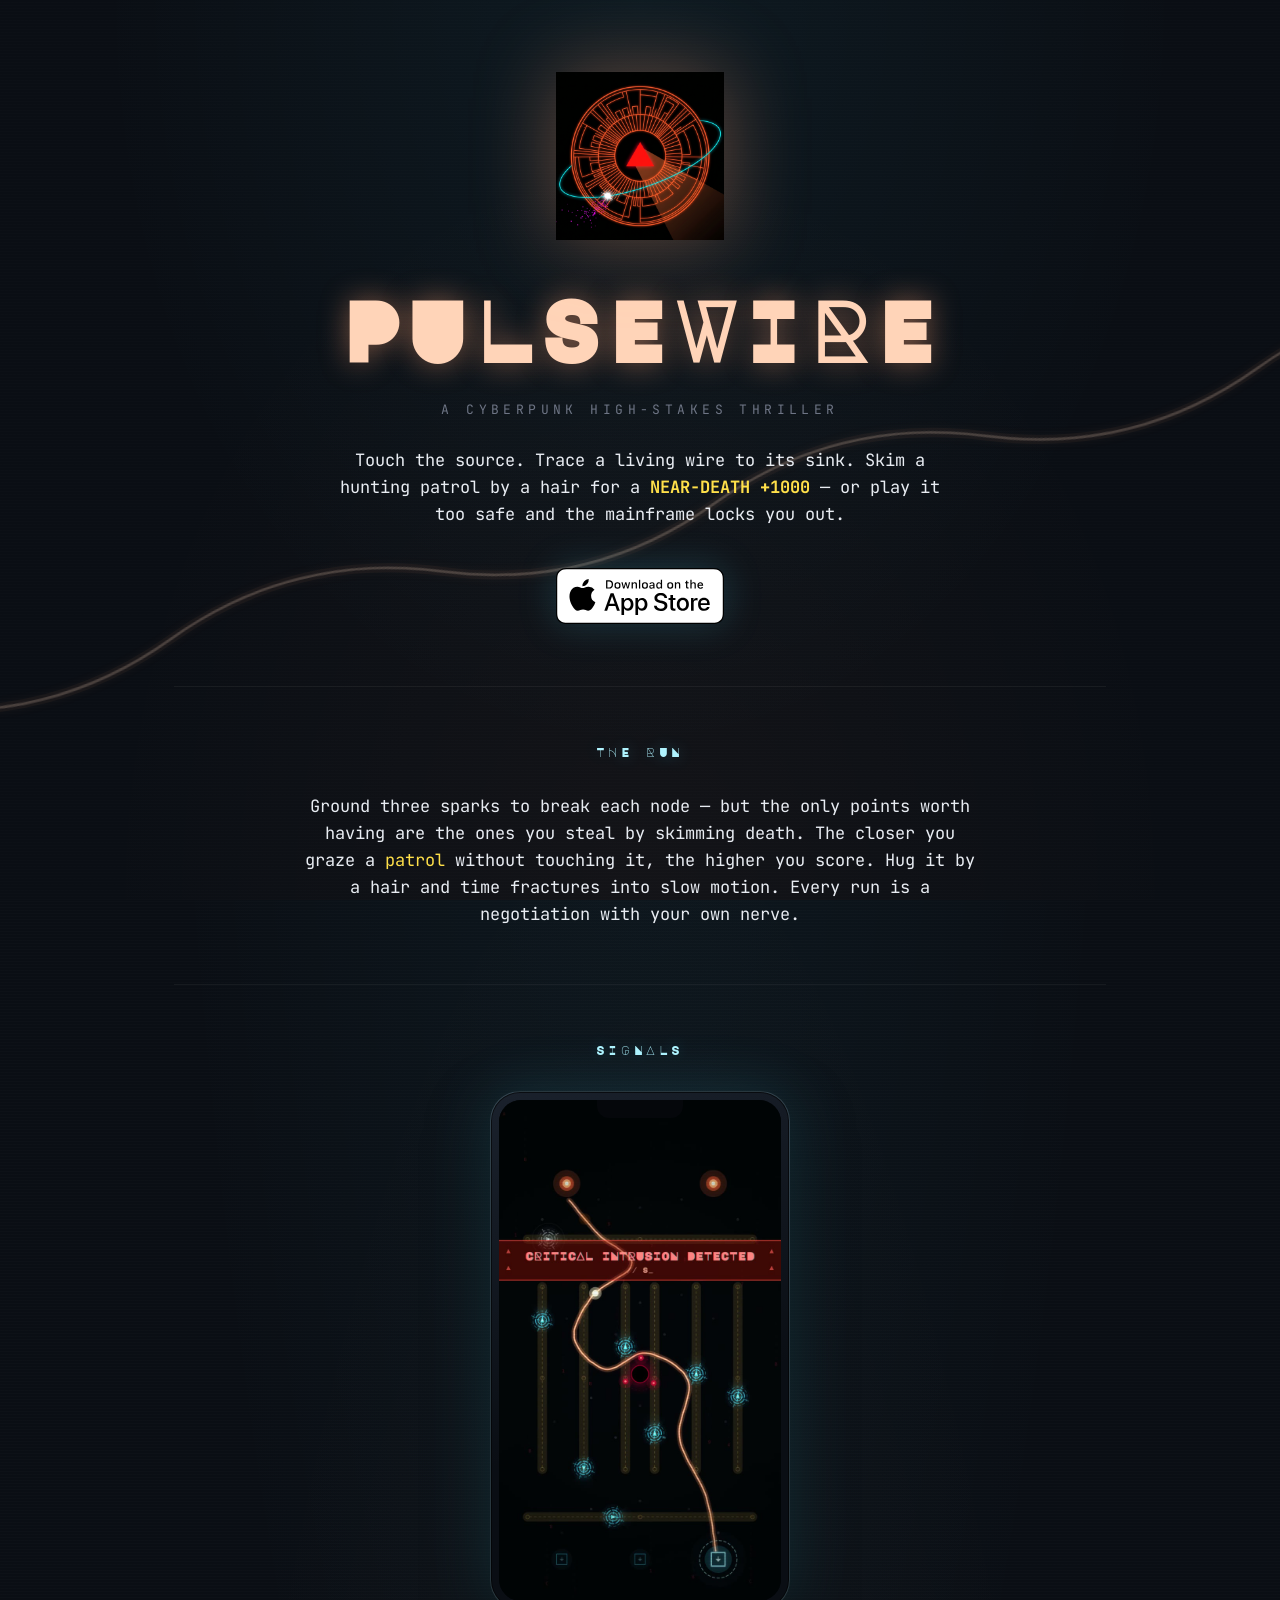
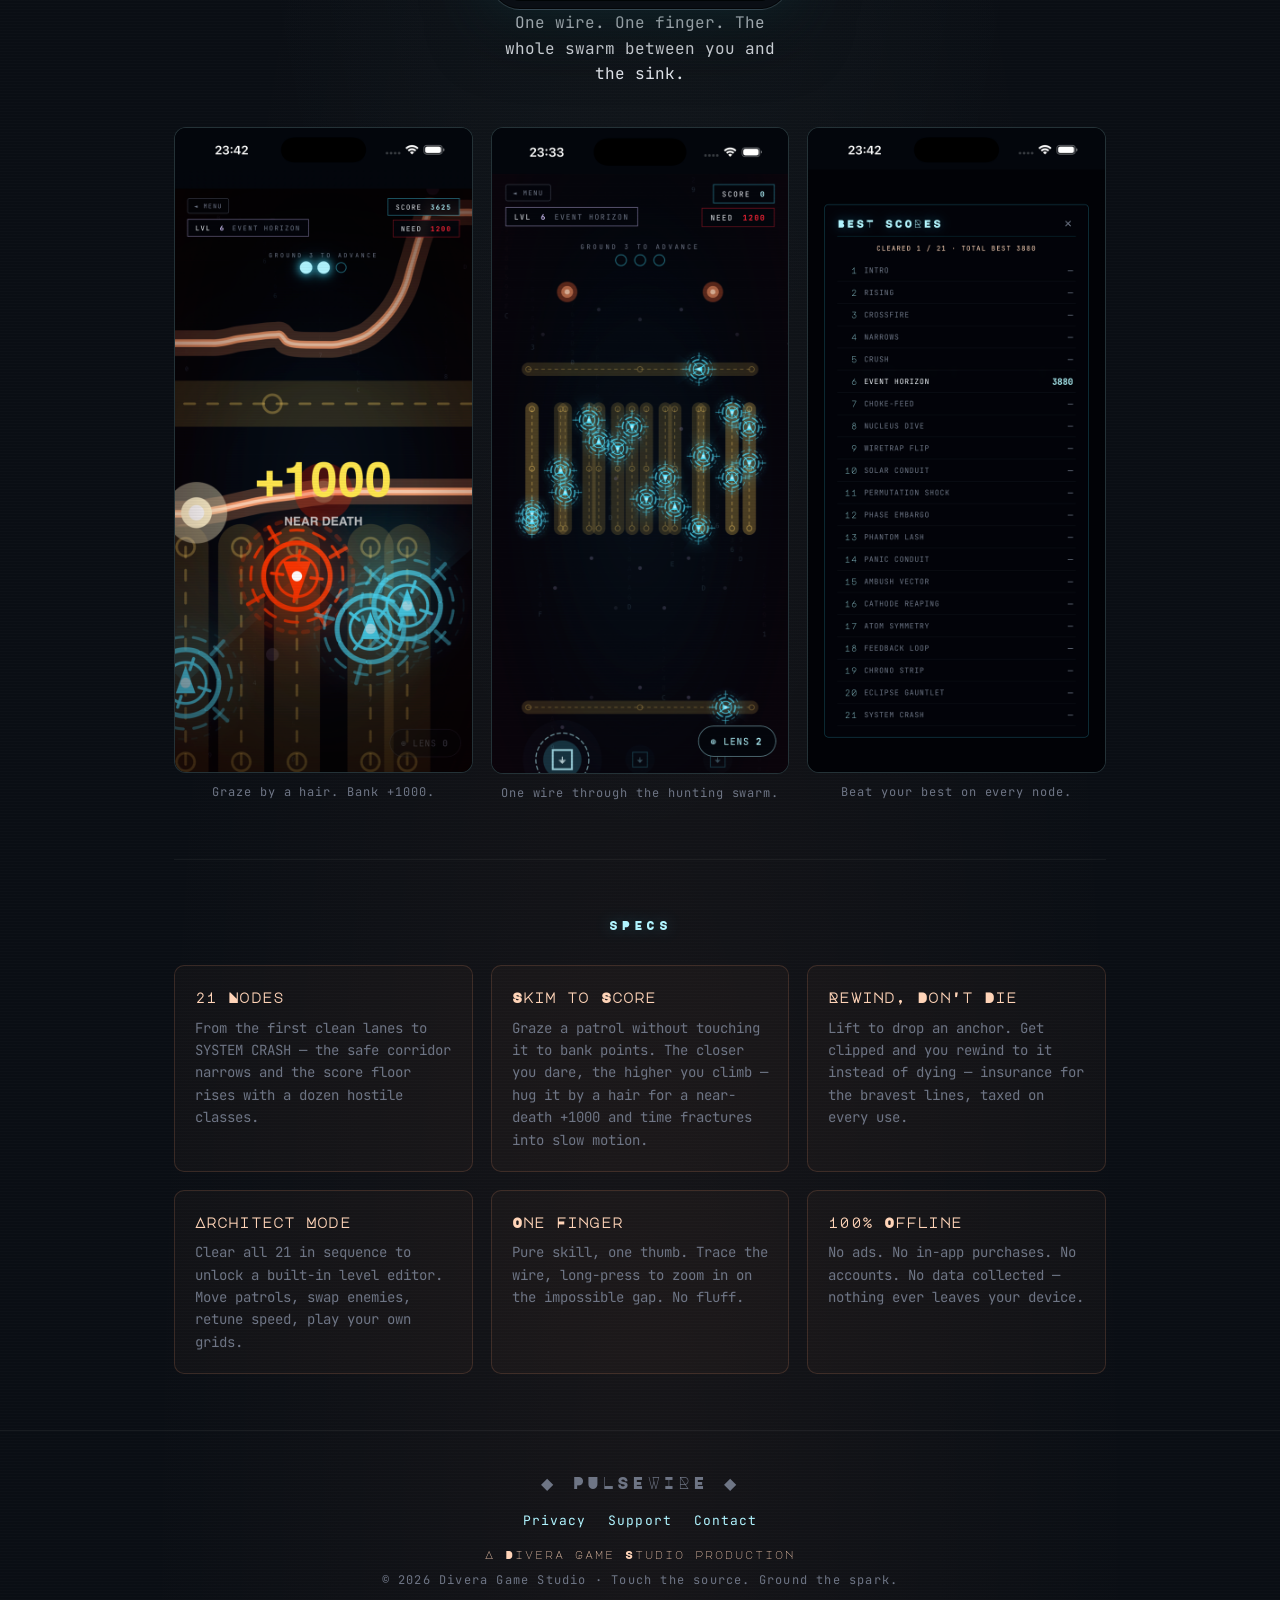
==== index.html @ 1156f505 "Fix VideoObject uploadDate to ISO 8601 datetime with timezone Resolves the two non-critical Rich Res" ====
<!doctype html>
<html lang="en">
<head>
  <meta charset="utf-8">
  <meta name="viewport" content="width=device-width, initial-scale=1">
  <meta name="google-site-verification" content="UyFMxPL1gLz0WsHIMl_fX3NBAK6l9wl3UXM0NHAv67U">
  <title>PULSEWIRE — A Cyberpunk One-Finger Wire-Tracing Thriller</title>
  <meta name="description" content="PULSEWIRE is a minimalist neon-noir thriller for iOS. Trace one living wire through a hunting swarm, skim death by a hair for a NEAR-DEATH +1000, and break 21 nodes. One finger, 100% offline, no ads, no data collected.">
  <meta name="author" content="Divera Game Studio">
  <meta name="theme-color" content="#0a0e14">
  <link rel="canonical" href="https://www.pulsewire-game.com/">

  <!-- Open Graph / social preview -->
  <meta property="og:site_name" content="PULSEWIRE">
  <meta property="og:title" content="PULSEWIRE — A Cyberpunk Wire-Tracing Thriller">
  <meta property="og:description" content="Skim death for points. Thread one wire through the hunting swarm. A one-finger neon-noir thriller — 21 nodes, 100% offline.">
  <meta property="og:type" content="website">
  <meta property="og:url" content="https://www.pulsewire-game.com/">
  <meta property="og:image" content="https://www.pulsewire-game.com/assets/pulsewire-poster.jpg">
  <meta property="og:image:alt" content="A glowing orange wire threading a field of hunting cyan patrols">
  <meta property="og:video" content="https://www.pulsewire-game.com/assets/pulsewire-preview.mp4">
  <meta property="og:video:type" content="video/mp4">

  <!-- Twitter / X card -->
  <meta name="twitter:card" content="summary_large_image">
  <meta name="twitter:title" content="PULSEWIRE — A Cyberpunk Wire-Tracing Thriller">
  <meta name="twitter:description" content="Skim death for points. Thread one wire through the hunting swarm. One finger, 21 nodes, 100% offline.">
  <meta name="twitter:image" content="https://www.pulsewire-game.com/assets/pulsewire-poster.jpg">

  <link rel="icon" href="assets/favicon.png" type="image/png">

  <!-- Structured data for Google & AI search engines -->
  <script type="application/ld+json">
  {
    "@context": "https://schema.org",
    "@graph": [
      {
        "@type": "VideoGame",
        "name": "PULSEWIRE",
        "url": "https://www.pulsewire-game.com/",
        "image": "https://www.pulsewire-game.com/assets/pulsewire-poster.jpg",
        "description": "A minimalist neon-noir wire-tracing thriller. Trace one living wire through a hunting swarm, skim death by a hair to score, and break 21 nodes. One finger, 100% offline, no ads, no data collected.",
        "genre": ["Arcade", "Action", "Indie"],
        "gamePlatform": "iOS",
        "operatingSystem": "iOS 17.0 or later",
        "applicationCategory": "GameApplication",
        "playMode": "SinglePlayer",
        "inLanguage": "en",
        "author": { "@type": "Organization", "name": "Divera Game Studio", "url": "https://www.pulsewire-game.com/" },
        "publisher": { "@type": "Organization", "name": "Divera Game Studio" },
        "installUrl": "https://apps.apple.com/us/app/pulsewire/id6778034497",
        "downloadUrl": "https://apps.apple.com/us/app/pulsewire/id6778034497",
        "offers": { "@type": "Offer", "price": "0", "priceCurrency": "USD", "availability": "https://schema.org/InStock", "url": "https://apps.apple.com/us/app/pulsewire/id6778034497" },
        "video": {
          "@type": "VideoObject",
          "name": "PULSEWIRE — gameplay preview",
          "description": "A live run threading a single wire through a swarm of hunting patrols toward the sink.",
          "thumbnailUrl": "https://www.pulsewire-game.com/assets/pulsewire-poster.jpg",
          "contentUrl": "https://www.pulsewire-game.com/assets/pulsewire-preview.mp4",
          "uploadDate": "2026-06-25T12:00:00+00:00"
        }
      },
      {
        "@type": "Organization",
        "name": "Divera Game Studio",
        "url": "https://www.pulsewire-game.com/",
        "email": "divera@divera.ai",
        "logo": "https://www.pulsewire-game.com/assets/pulsewire-mark.png"
      }
    ]
  }
  </script>
  <link rel="preconnect" href="https://fonts.googleapis.com">
  <link rel="preconnect" href="https://fonts.gstatic.com" crossorigin>
  <link href="https://fonts.googleapis.com/css2?family=JetBrains+Mono:wght@400;700&family=Major+Mono+Display&display=swap" rel="stylesheet">
  <link rel="stylesheet" href="styles.css">
</head>
<body>

  <!-- ── Video background: system crash run ── -->
  <div class="video-bg" aria-hidden="true">
    <video autoplay loop muted playsinline>
      <source src="assets/pulsewire-systemcrash.mp4" type="video/mp4">
    </video>
    <div class="video-bg-overlay"></div>
  </div>

  <!-- ── Ambient background: a slow neon "pulsewire" drifting diagonally ── -->
  <div class="bg-wire" aria-hidden="true">
    <svg width="100%" height="100%" viewBox="0 0 1600 900" preserveAspectRatio="xMidYMid slice" xmlns="http://www.w3.org/2000/svg">
      <g transform="rotate(-14 800 450)">
        <g>
          <animateTransform attributeName="transform" attributeType="XML" type="translate" from="0 0" to="-560 0" dur="42s" repeatCount="indefinite"/>
          <path class="wire-glow" d="M -800 520 q 140 -55 280 0 t 280 0 t 280 0 t 280 0 t 280 0 t 280 0 t 280 0 t 280 0 t 280 0 t 280 0 t 280 0 t 280 0 t 280 0"/>
          <path class="wire-core" d="M -800 520 q 140 -55 280 0 t 280 0 t 280 0 t 280 0 t 280 0 t 280 0 t 280 0 t 280 0 t 280 0 t 280 0 t 280 0 t 280 0 t 280 0"/>
        </g>
      </g>
    </svg>
  </div>

  <!-- ── HERO ── -->
  <header class="hero">
    <img class="hero-mark" src="assets/pulsewire-mark.png" alt="PULSEWIRE mark — a spark threading a neon iris">
    <h1 class="hero-title">PULSEWIRE</h1>
    <p class="hero-tag">A Cyberpunk High-Stakes Thriller</p>
    <p class="hero-hook">Touch the source. Trace a living wire to its sink. Skim a hunting patrol by a hair for a <b>NEAR-DEATH +1000</b> — or play it too safe and the mainframe locks you out.</p>

    <div class="cta">
      <a class="appstore-badge" href="https://apps.apple.com/us/app/pulsewire/id6778034497"
         target="_blank" rel="noopener">
        <img src="assets/app-store-badge.svg" alt="Download PULSEWIRE on the App Store" width="167" height="56">
      </a>
    </div>
  </header>

  <main class="wrap">

    <!-- ── PITCH ── -->
    <section id="about">
      <div class="section-label">The Run</div>
      <p class="pitch">
        Ground three sparks to break each node — but the only points worth having are the ones
        you steal by skimming death. The closer you graze a <span class="dgr">patrol</span> without
        touching it, the higher you score. Hug it by a hair and time fractures into slow motion.
        Every run is a negotiation with your own nerve.
      </p>
    </section>

    <!-- ── SCREENSHOTS ── -->
    <section id="screens">
      <div class="section-label">Signals</div>
      <figure class="preview-phone">
        <div class="phone-frame">
          <video class="preview-video" autoplay loop muted playsinline preload="metadata"
                 poster="assets/pulsewire-poster.jpg"
                 aria-label="PULSEWIRE gameplay preview — one wire threading a swarm of hunting patrols">
            <source src="assets/pulsewire-preview.mp4" type="video/mp4">
            <img src="assets/pulsewire-poster.jpg" alt="A glowing wire threading a field of hunting patrols">
          </video>
        </div>
        <figcaption class="cap">One wire. One finger. The whole swarm between you and the sink.</figcaption>
      </figure>
      <div class="shots">
        <figure class="shot"><img src="screenshots/near_death.png" alt="A near-death graze scoring +1000" loading="lazy"><figcaption class="cap">Graze by a hair. Bank +1000.</figcaption></figure>
        <figure class="shot"><img src="screenshots/event_horizon.png" alt="A dense field of hunting patrols" loading="lazy"><figcaption class="cap">One wire through the hunting swarm.</figcaption></figure>
        <figure class="shot"><img src="screenshots/best_scores.png" alt="Per-level best scores list" loading="lazy"><figcaption class="cap">Beat your best on every node.</figcaption></figure>
      </div>
    </section>

    <!-- ── FEATURES ── -->
    <section id="features">
      <div class="section-label">Specs</div>
      <div class="features">
        <div class="feature"><h3>21 Nodes</h3><p>From the first clean lanes to SYSTEM CRASH — the safe corridor narrows and the score floor rises with a dozen hostile classes.</p></div>
        <div class="feature"><h3>Skim to Score</h3><p>Graze a patrol without touching it to bank points. The closer you dare, the higher you climb — hug it by a hair for a near-death +1000 and time fractures into slow motion.</p></div>
        <div class="feature"><h3>Rewind, Don't Die</h3><p>Lift to drop an anchor. Get clipped and you rewind to it instead of dying — insurance for the bravest lines, taxed on every use.</p></div>
        <div class="feature"><h3>Architect Mode</h3><p>Clear all 21 in sequence to unlock a built-in level editor. Move patrols, swap enemies, retune speed, play your own grids.</p></div>
        <div class="feature"><h3>One Finger</h3><p>Pure skill, one thumb. Trace the wire, long-press to zoom in on the impossible gap. No fluff.</p></div>
        <div class="feature"><h3>100% Offline</h3><p>No ads. No in-app purchases. No accounts. No data collected — nothing ever leaves your device.</p></div>
      </div>
    </section>

  </main>

  <!-- ── FOOTER ── -->
  <footer>
    <div class="mark">&#9670; PULSEWIRE &#9670;</div>
    <nav>
      <a href="privacy.html">Privacy</a>
      <a href="support.html">Support</a>
      <a href="mailto:divera@divera.ai">Contact</a>
    </nav>
    <div class="studio">A Divera Game Studio production</div>
    <div class="copy">&copy; 2026 Divera Game Studio &middot; Touch the source. Ground the spark.</div>
  </footer>

</body>
</html>
---- styles.css ----
/* PULSEWIRE — marketing site. Brand-matched to the game (orange/cyan/black, CRT). */
:root {
  --bg-deep: #0a0e14;
  --bg-mid: #11171f;
  --conduit: #ffa070;
  --conduit-bright: #ffd4b8;
  --source-bright: #ffa070;
  --sink: #4ee0ff;
  --sink-bright: #b0f4ff;
  --flare: #ffe04a;
  --danger: #ff2a3a;
  --text-dim: #6e7585;
  --text-bright: #e8ecf2;
}

* { box-sizing: border-box; margin: 0; padding: 0; }

html { scroll-behavior: smooth; }

body {
  background: var(--bg-deep);
  color: var(--text-bright);
  font-family: 'JetBrains Mono', ui-monospace, monospace;
  line-height: 1.6;
  -webkit-font-smoothing: antialiased;
  overflow-x: hidden;
  /* faint CRT scanlines + radial glow */
  background-image:
    radial-gradient(ellipse at 50% 0%, rgba(78,224,255,0.06) 0%, transparent 55%),
    radial-gradient(ellipse at 50% 100%, rgba(255,160,112,0.05) 0%, transparent 55%),
    repeating-linear-gradient(0deg, rgba(255,255,255,0.012) 0 1px, transparent 1px 3px);
}

a { color: var(--sink-bright); text-decoration: none; }
a:hover { text-decoration: underline; }

/* Video background: full screen, subtle layout overlay, retro grid CRT styling */
.video-bg {
  position: fixed;
  inset: 0;
  z-index: -2;
  pointer-events: none;
  overflow: hidden;
  background: var(--bg-deep);
}
.video-bg video {
  width: 100%;
  height: 100%;
  object-fit: cover;
  opacity: 0.12; /* kept dim to keep text readable */
  filter: saturate(0.7) brightness(0.5) contrast(1.1);
  transition: opacity 500ms ease;
}
.video-bg-overlay {
  position: absolute;
  inset: 0;
  /* layers glow gradients + repeating lines on top of the video stream */
  background-image:
    radial-gradient(ellipse at 50% 0%, rgba(78,224,255,0.06) 0%, transparent 60%),
    radial-gradient(ellipse at 50% 100%, rgba(255,160,112,0.04) 0%, transparent 60%),
    repeating-linear-gradient(0deg, rgba(255,255,255,0.008) 0 1px, transparent 1px 3px);
}

/* Ambient background wire — subtle, behind all content */
.bg-wire { position: fixed; inset: 0; z-index: -1; pointer-events: none; overflow: hidden; opacity: 0.35; }
.bg-wire .wire-glow { fill: none; stroke: var(--conduit); stroke-width: 9; opacity: 0.12; }
.bg-wire .wire-core { fill: none; stroke: var(--conduit-bright); stroke-width: 2.5; opacity: 0.7; filter: drop-shadow(0 0 6px rgba(255,160,112,0.7)); }

@media (prefers-reduced-motion: reduce) {
  .bg-wire { display: none; }
  .video-bg { display: none; }
}

.wrap { max-width: 980px; margin: 0 auto; padding: 0 24px; }

/* ── HERO ── */
.hero { text-align: center; padding: 72px 24px 56px; }
.hero-mark {
  width: 168px; height: 168px;
  filter: drop-shadow(0 0 40px rgba(255,160,112,0.35));
}
.hero-title {
  font-family: 'Major Mono Display', monospace;
  font-size: clamp(40px, 11vw, 84px);
  letter-spacing: 0.06em;
  color: var(--conduit-bright);
  text-shadow: 0 0 30px rgba(255,160,112,0.45);
  margin: 14px 0 4px;
}
.hero-tag {
  font-size: clamp(10px, 2.6vw, 13px);
  letter-spacing: 0.34em;
  text-transform: uppercase;
  color: var(--text-dim);
}
.hero-hook {
  max-width: 620px; margin: 26px auto 0;
  font-size: 17px; color: var(--text-bright);
}
.hero-hook b { color: var(--flare); font-weight: 700; }

/* Official Apple "Download on the App Store" badge */
.cta { margin-top: 34px; display: flex; gap: 14px; justify-content: center; flex-wrap: wrap; }
.appstore-badge {
  display: inline-block;
  /* Apple requires clear space around the badge of at least 1/10 its height */
  padding: 6px;
  border-radius: 9px;
  transition: transform 160ms ease, filter 160ms ease;
}
.appstore-badge img {
  display: block;
  height: 56px; width: auto;
  filter: drop-shadow(0 0 18px rgba(78,224,255,0.18));
}
.appstore-badge:hover { transform: translateY(-1px); }
.appstore-badge:hover img { filter: drop-shadow(0 0 26px rgba(78,224,255,0.3)); }

/* ── SECTIONS ── */
section { padding: 56px 0; border-top: 1px solid rgba(255,255,255,0.05); }
.section-label {
  font-family: 'Major Mono Display', monospace;
  font-size: 12px; letter-spacing: 0.3em; text-transform: uppercase;
  color: var(--sink-bright); text-align: center; margin-bottom: 30px;
  text-shadow: 0 0 16px rgba(78,224,255,0.3);
}

/* Marketing video centerpiece — gameplay preview in a phone frame */
.preview-phone { max-width: 300px; margin: 0 auto 40px; text-align: center; }
.phone-frame {
  position: relative;
  border-radius: 30px;
  padding: 8px;
  background: linear-gradient(160deg, #1a212c 0%, #0a0e14 60%);
  border: 1px solid rgba(176,244,255,0.18);
  box-shadow:
    0 0 60px rgba(78,224,255,0.16),
    0 0 0 1px rgba(0,0,0,0.6) inset,
    0 24px 60px rgba(0,0,0,0.55);
}
/* notch */
.phone-frame::before {
  content: "";
  position: absolute;
  top: 8px; left: 50%; transform: translateX(-50%);
  width: 86px; height: 18px;
  background: #05070b;
  border-radius: 0 0 12px 12px;
  z-index: 2;
}
.preview-video {
  display: block;
  width: 100%; height: auto;
  border-radius: 22px;
  background: #05070b;
}

/* Screenshots */
.shots { display: grid; grid-template-columns: repeat(auto-fit, minmax(180px, 1fr)); gap: 18px; align-items: start; }
.shot { text-align: center; }
.shot img {
  width: 100%; height: auto; display: block;
  border: 1px solid rgba(176,244,255,0.18); border-radius: 12px;
  background: #05070b;
}
.shot .cap { margin-top: 10px; font-size: 12px; color: var(--text-dim); letter-spacing: 0.08em; }

/* Features */
.features { display: grid; grid-template-columns: repeat(auto-fit, minmax(260px, 1fr)); gap: 18px; }
.feature {
  border: 1px solid rgba(255,160,112,0.16); background: rgba(255,160,112,0.03);
  border-radius: 10px; padding: 20px;
}
.feature h3 {
  font-family: 'Major Mono Display', monospace; font-size: 14px; letter-spacing: 0.08em;
  color: var(--conduit-bright); margin-bottom: 8px;
}
.feature p { font-size: 14px; color: var(--text-dim); }

/* Pitch */
.pitch { max-width: 680px; margin: 0 auto; text-align: center; font-size: 17px; color: var(--text-bright); }
.pitch .src { color: var(--source-bright); }
.pitch .snk { color: var(--sink-bright); }
.pitch .dgr { color: var(--flare); }

/* ── PROSE pages (privacy / support) ── */
.page { max-width: 720px; margin: 0 auto; padding: 64px 24px; }
.page h1 {
  font-family: 'Major Mono Display', monospace; font-size: 28px; letter-spacing: 0.05em;
  color: var(--conduit-bright); margin-bottom: 6px;
}
.page .updated { color: var(--text-dim); font-size: 12px; letter-spacing: 0.1em; text-transform: uppercase; margin-bottom: 28px; }
.page h2 { font-size: 16px; color: var(--sink-bright); margin: 28px 0 8px; letter-spacing: 0.04em; }
.page p { color: var(--text-bright); margin-bottom: 14px; }
.page a.back { display: inline-block; margin-bottom: 24px; font-size: 13px; }

/* ── FOOTER ── */
footer { border-top: 1px solid rgba(255,255,255,0.06); padding: 40px 24px; text-align: center; color: var(--text-dim); }
footer .mark { font-family: 'Major Mono Display', monospace; letter-spacing: 0.2em; color: var(--text-dim); margin-bottom: 14px; }
footer .studio { font-family: 'Major Mono Display', monospace; font-size: 11px; letter-spacing: 0.18em; color: var(--conduit-bright); margin-bottom: 8px; }
footer nav { display: flex; gap: 22px; justify-content: center; flex-wrap: wrap; margin-bottom: 14px; font-size: 13px; letter-spacing: 0.08em; }
footer .copy { font-size: 12px; letter-spacing: 0.1em; }
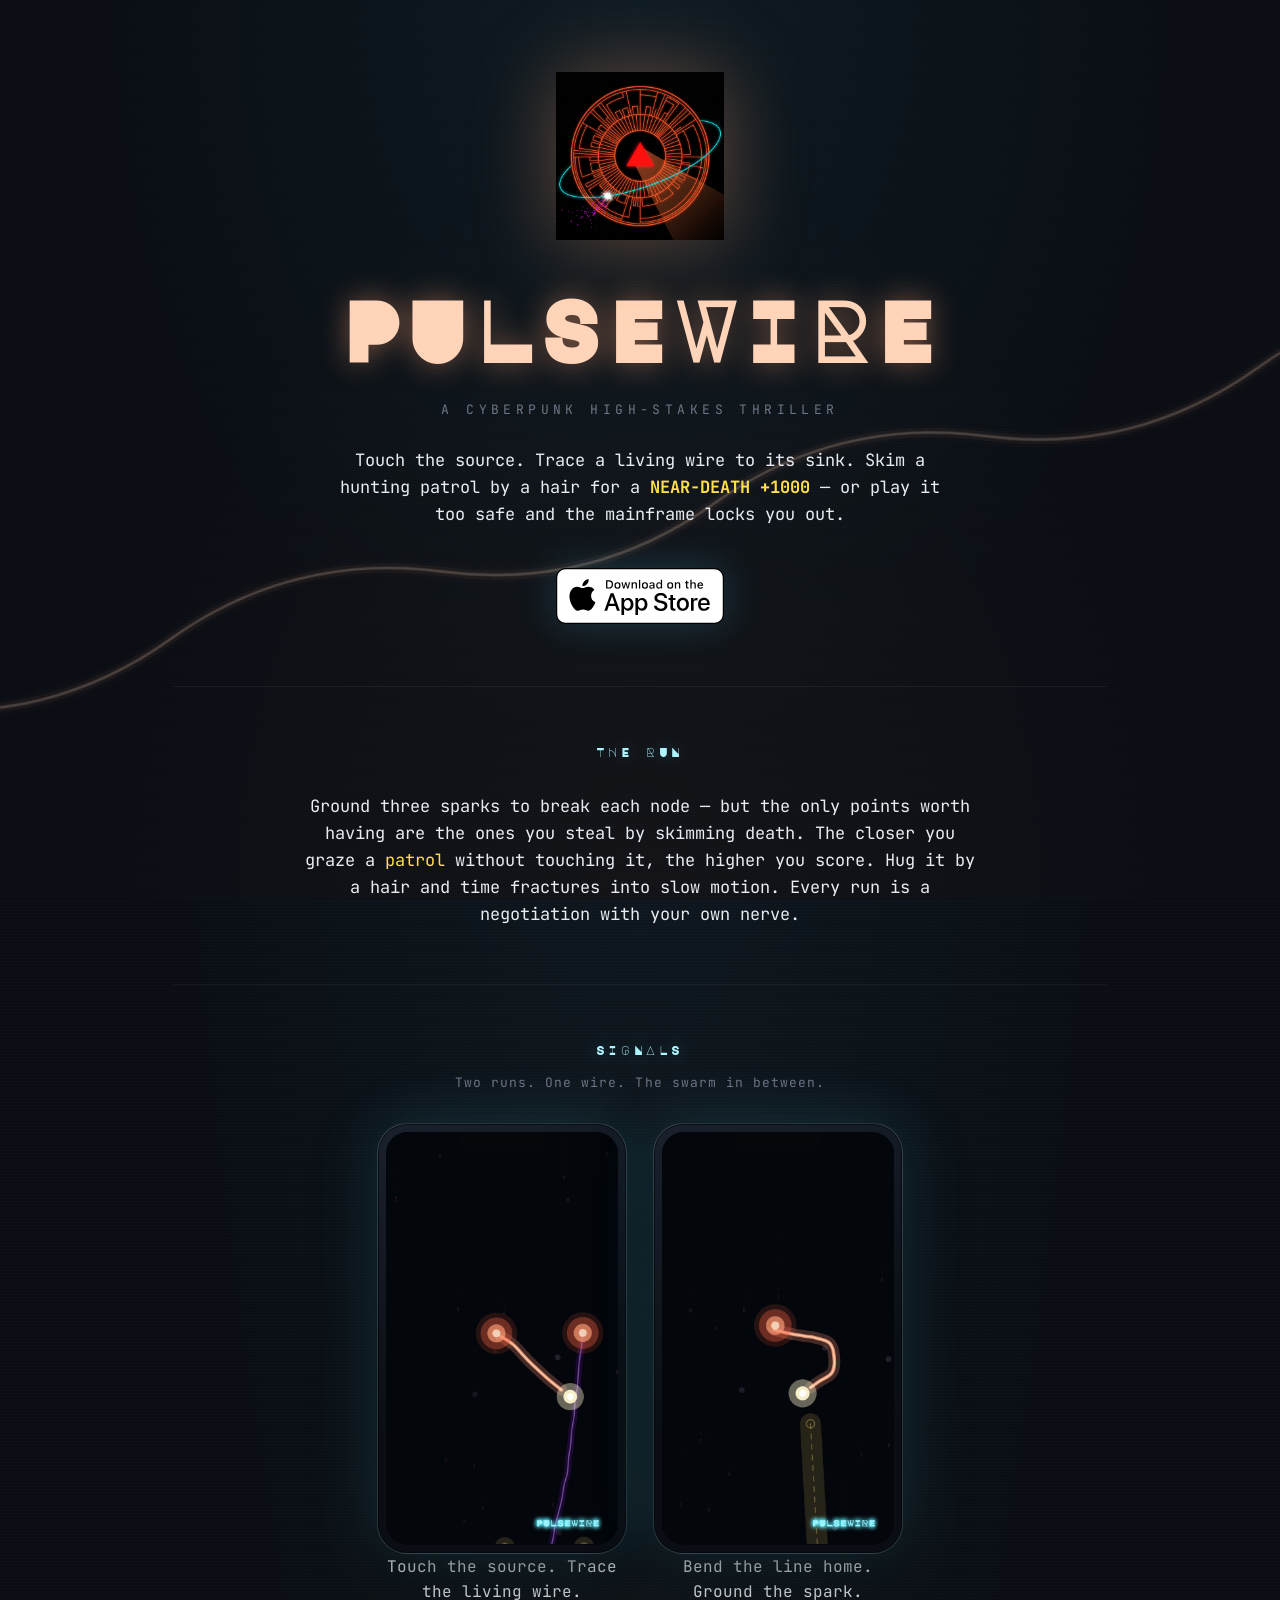
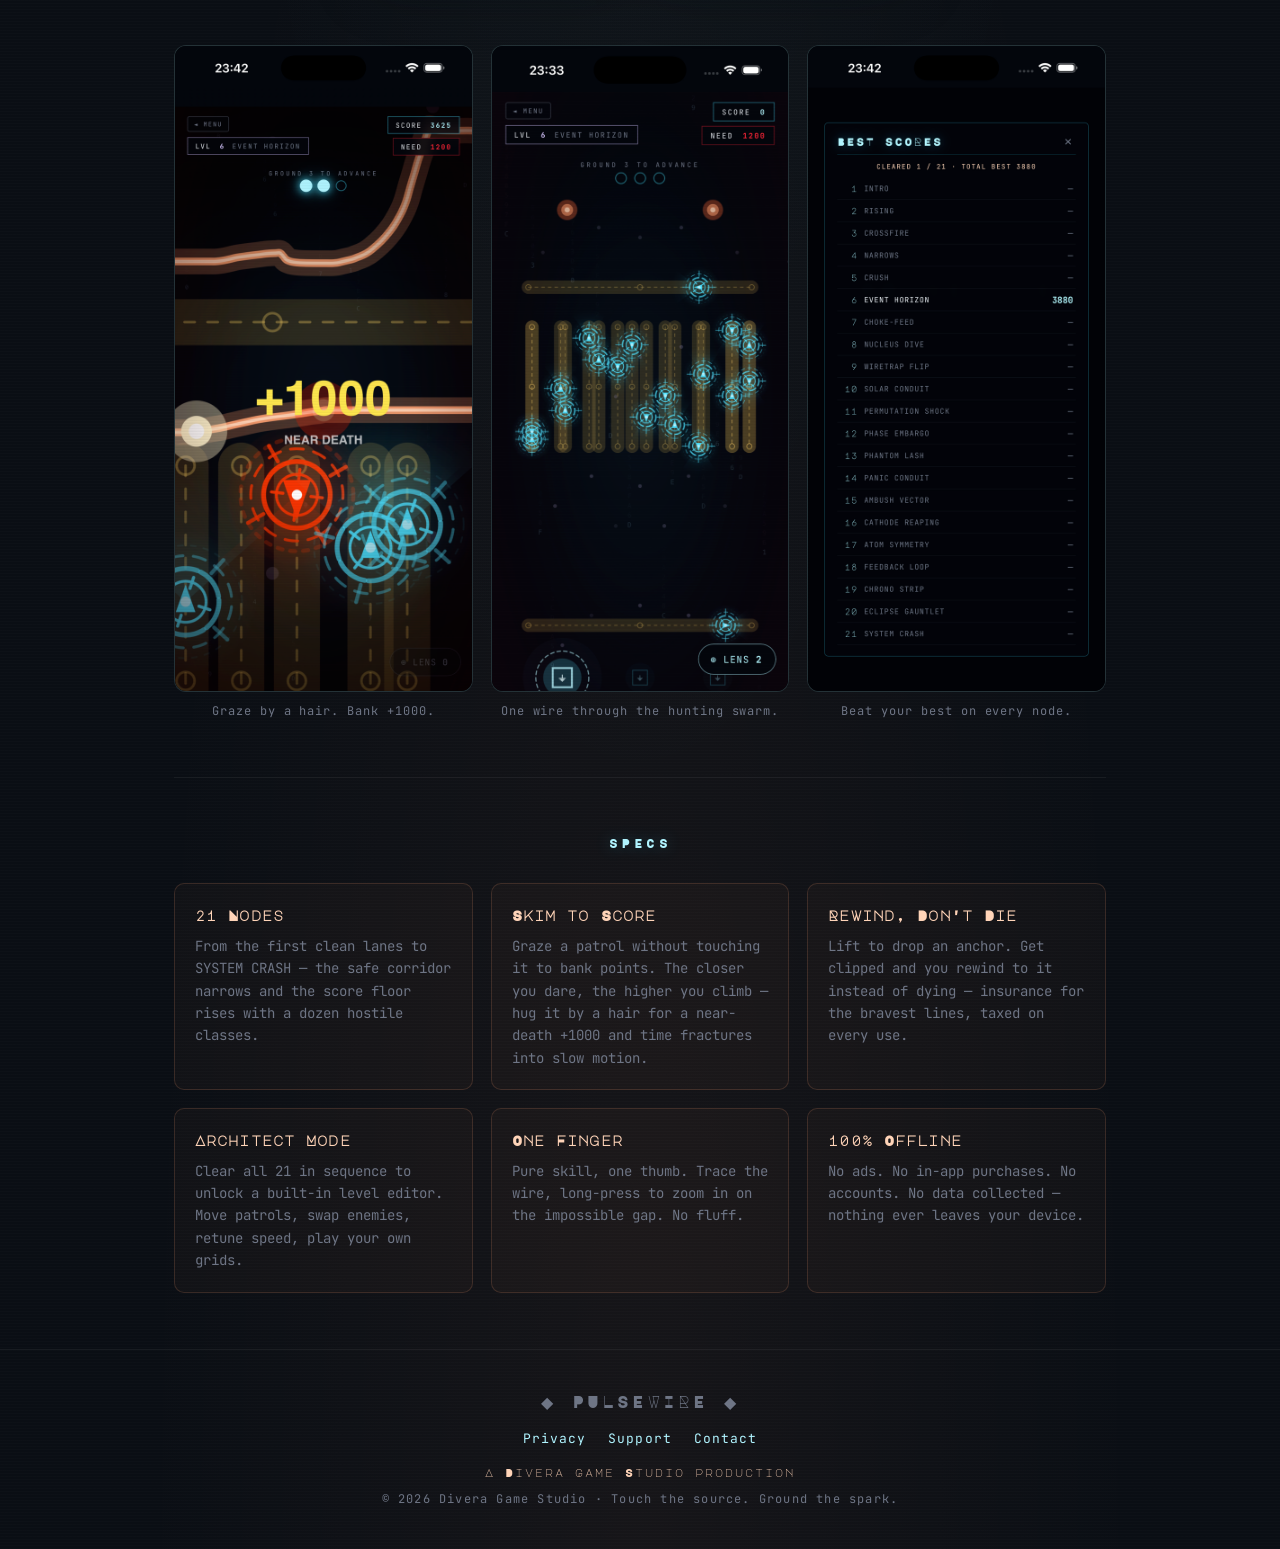
==== commit 010387ee: "Add two-phone gameplay diptych to Signals Replace the single preview clip with two vertical gameplay" ====
--- a/index.html
+++ b/index.html
@@ -18,7 +18,7 @@
   <meta property="og:url" content="https://www.pulsewire-game.com/">
   <meta property="og:image" content="https://www.pulsewire-game.com/assets/pulsewire-poster.jpg">
   <meta property="og:image:alt" content="A glowing orange wire threading a field of hunting cyan patrols">
-  <meta property="og:video" content="https://www.pulsewire-game.com/assets/pulsewire-preview.mp4">
+  <meta property="og:video" content="https://www.pulsewire-game.com/assets/pulsewire-clip-a.mp4">
   <meta property="og:video:type" content="video/mp4">
 
   <!-- Twitter / X card -->
@@ -51,14 +51,24 @@
         "installUrl": "https://apps.apple.com/us/app/pulsewire/id6778034497",
         "downloadUrl": "https://apps.apple.com/us/app/pulsewire/id6778034497",
         "offers": { "@type": "Offer", "price": "0", "priceCurrency": "USD", "availability": "https://schema.org/InStock", "url": "https://apps.apple.com/us/app/pulsewire/id6778034497" },
-        "video": {
-          "@type": "VideoObject",
-          "name": "PULSEWIRE — gameplay preview",
-          "description": "A live run threading a single wire through a swarm of hunting patrols toward the sink.",
-          "thumbnailUrl": "https://www.pulsewire-game.com/assets/pulsewire-poster.jpg",
-          "contentUrl": "https://www.pulsewire-game.com/assets/pulsewire-preview.mp4",
-          "uploadDate": "2026-06-25T12:00:00+00:00"
-        }
+        "video": [
+          {
+            "@type": "VideoObject",
+            "name": "PULSEWIRE — tracing the wire",
+            "description": "A live run threading a single wire from the source to its sink across a dark node grid.",
+            "thumbnailUrl": "https://www.pulsewire-game.com/assets/pulsewire-clip-a-poster.jpg",
+            "contentUrl": "https://www.pulsewire-game.com/assets/pulsewire-clip-a.mp4",
+            "uploadDate": "2026-07-01T12:00:00+00:00"
+          },
+          {
+            "@type": "VideoObject",
+            "name": "PULSEWIRE — grounding the spark",
+            "description": "Curving a living wire past a node to ground the spark at the sink.",
+            "thumbnailUrl": "https://www.pulsewire-game.com/assets/pulsewire-clip-b-poster.jpg",
+            "contentUrl": "https://www.pulsewire-game.com/assets/pulsewire-clip-b.mp4",
+            "uploadDate": "2026-07-01T12:00:00+00:00"
+          }
+        ]
       },
       {
         "@type": "Organization",
@@ -129,17 +139,31 @@
     <!-- ── SCREENSHOTS ── -->
     <section id="screens">
       <div class="section-label">Signals</div>
-      <figure class="preview-phone">
-        <div class="phone-frame">
-          <video class="preview-video" autoplay loop muted playsinline preload="metadata"
-                 poster="assets/pulsewire-poster.jpg"
-                 aria-label="PULSEWIRE gameplay preview — one wire threading a swarm of hunting patrols">
-            <source src="assets/pulsewire-preview.mp4" type="video/mp4">
-            <img src="assets/pulsewire-poster.jpg" alt="A glowing wire threading a field of hunting patrols">
-          </video>
-        </div>
-        <figcaption class="cap">One wire. One finger. The whole swarm between you and the sink.</figcaption>
-      </figure>
+      <p class="duo-sub">Two runs. One wire. The swarm in between.</p>
+      <div class="preview-duo">
+        <figure class="preview-phone">
+          <div class="phone-frame">
+            <video class="preview-video" data-autoplay loop muted playsinline preload="none"
+                   poster="assets/pulsewire-clip-a-poster.jpg"
+                   aria-label="PULSEWIRE gameplay — tracing a living wire from source to sink">
+              <source src="assets/pulsewire-clip-a.mp4" type="video/mp4">
+              <img src="assets/pulsewire-clip-a-poster.jpg" alt="A glowing orange wire traced between two nodes on a dark grid">
+            </video>
+          </div>
+          <figcaption class="cap">Touch the source. Trace the living wire.</figcaption>
+        </figure>
+        <figure class="preview-phone">
+          <div class="phone-frame">
+            <video class="preview-video" data-autoplay loop muted playsinline preload="none"
+                   poster="assets/pulsewire-clip-b-poster.jpg"
+                   aria-label="PULSEWIRE gameplay — curving a wire past a node to ground the spark">
+              <source src="assets/pulsewire-clip-b.mp4" type="video/mp4">
+              <img src="assets/pulsewire-clip-b-poster.jpg" alt="A glowing wire curving past an orange node toward a bright sink">
+            </video>
+          </div>
+          <figcaption class="cap">Bend the line home. Ground the spark.</figcaption>
+        </figure>
+      </div>
       <div class="shots">
         <figure class="shot"><img src="screenshots/near_death.png" alt="A near-death graze scoring +1000" loading="lazy"><figcaption class="cap">Graze by a hair. Bank +1000.</figcaption></figure>
         <figure class="shot"><img src="screenshots/event_horizon.png" alt="A dense field of hunting patrols" loading="lazy"><figcaption class="cap">One wire through the hunting swarm.</figcaption></figure>
@@ -174,5 +198,30 @@
     <div class="copy">&copy; 2026 Divera Game Studio &middot; Touch the source. Ground the spark.</div>
   </footer>
 
+  <!-- Play the preview clips only while on screen (saves data), tap to pause/play -->
+  <script>
+  (function () {
+    var vids = Array.prototype.slice.call(document.querySelectorAll('.preview-video[data-autoplay]'));
+    if (!vids.length) return;
+    vids.forEach(function (v) {
+      v.addEventListener('click', function () {
+        if (v.paused) { var p = v.play(); if (p && p.catch) p.catch(function () {}); }
+        else { v.pause(); }
+      });
+    });
+    var reduce = window.matchMedia && window.matchMedia('(prefers-reduced-motion: reduce)').matches;
+    if (reduce || !('IntersectionObserver' in window)) return;
+    var io = new IntersectionObserver(function (entries) {
+      entries.forEach(function (e) {
+        var v = e.target;
+        if (e.isIntersecting && e.intersectionRatio >= 0.5) {
+          var p = v.play(); if (p && p.catch) p.catch(function () {});
+        } else { v.pause(); }
+      });
+    }, { threshold: [0, 0.5, 1] });
+    vids.forEach(function (v) { io.observe(v); });
+  })();
+  </script>
+
 </body>
 </html>
--- a/styles.css
+++ b/styles.css
@@ -127,6 +127,12 @@
 
 /* Marketing video centerpiece — gameplay preview in a phone frame */
 .preview-phone { max-width: 300px; margin: 0 auto 40px; text-align: center; }
+
+/* Two clips side by side — collapses to a stack on narrow screens */
+.duo-sub { text-align: center; font-size: 13px; color: var(--text-dim); letter-spacing: 0.08em; margin: -18px 0 30px; }
+.preview-duo { display: flex; gap: 26px; justify-content: center; align-items: flex-start; flex-wrap: wrap; margin: 0 auto 40px; }
+.preview-duo .preview-phone { margin: 0; max-width: 250px; flex: 0 1 250px; }
+.preview-video[data-autoplay] { cursor: pointer; }
 .phone-frame {
   position: relative;
   border-radius: 30px;
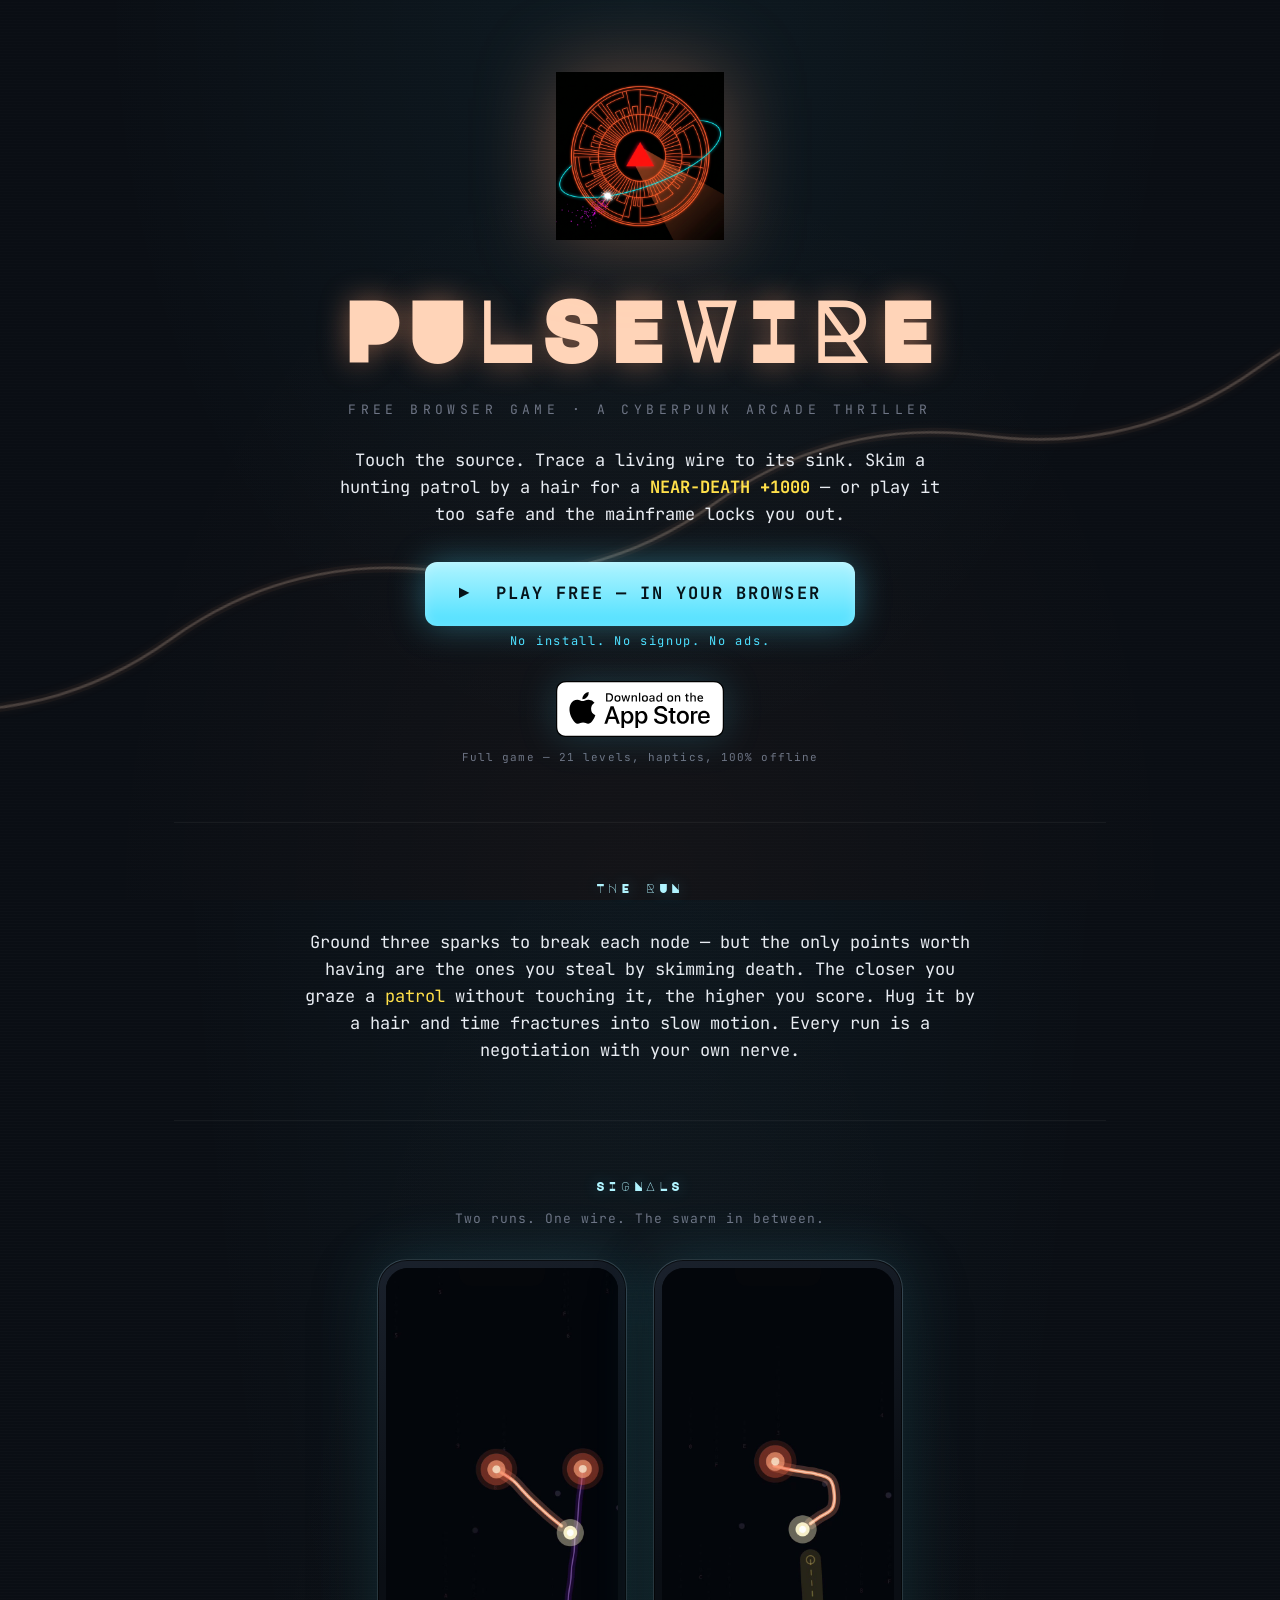
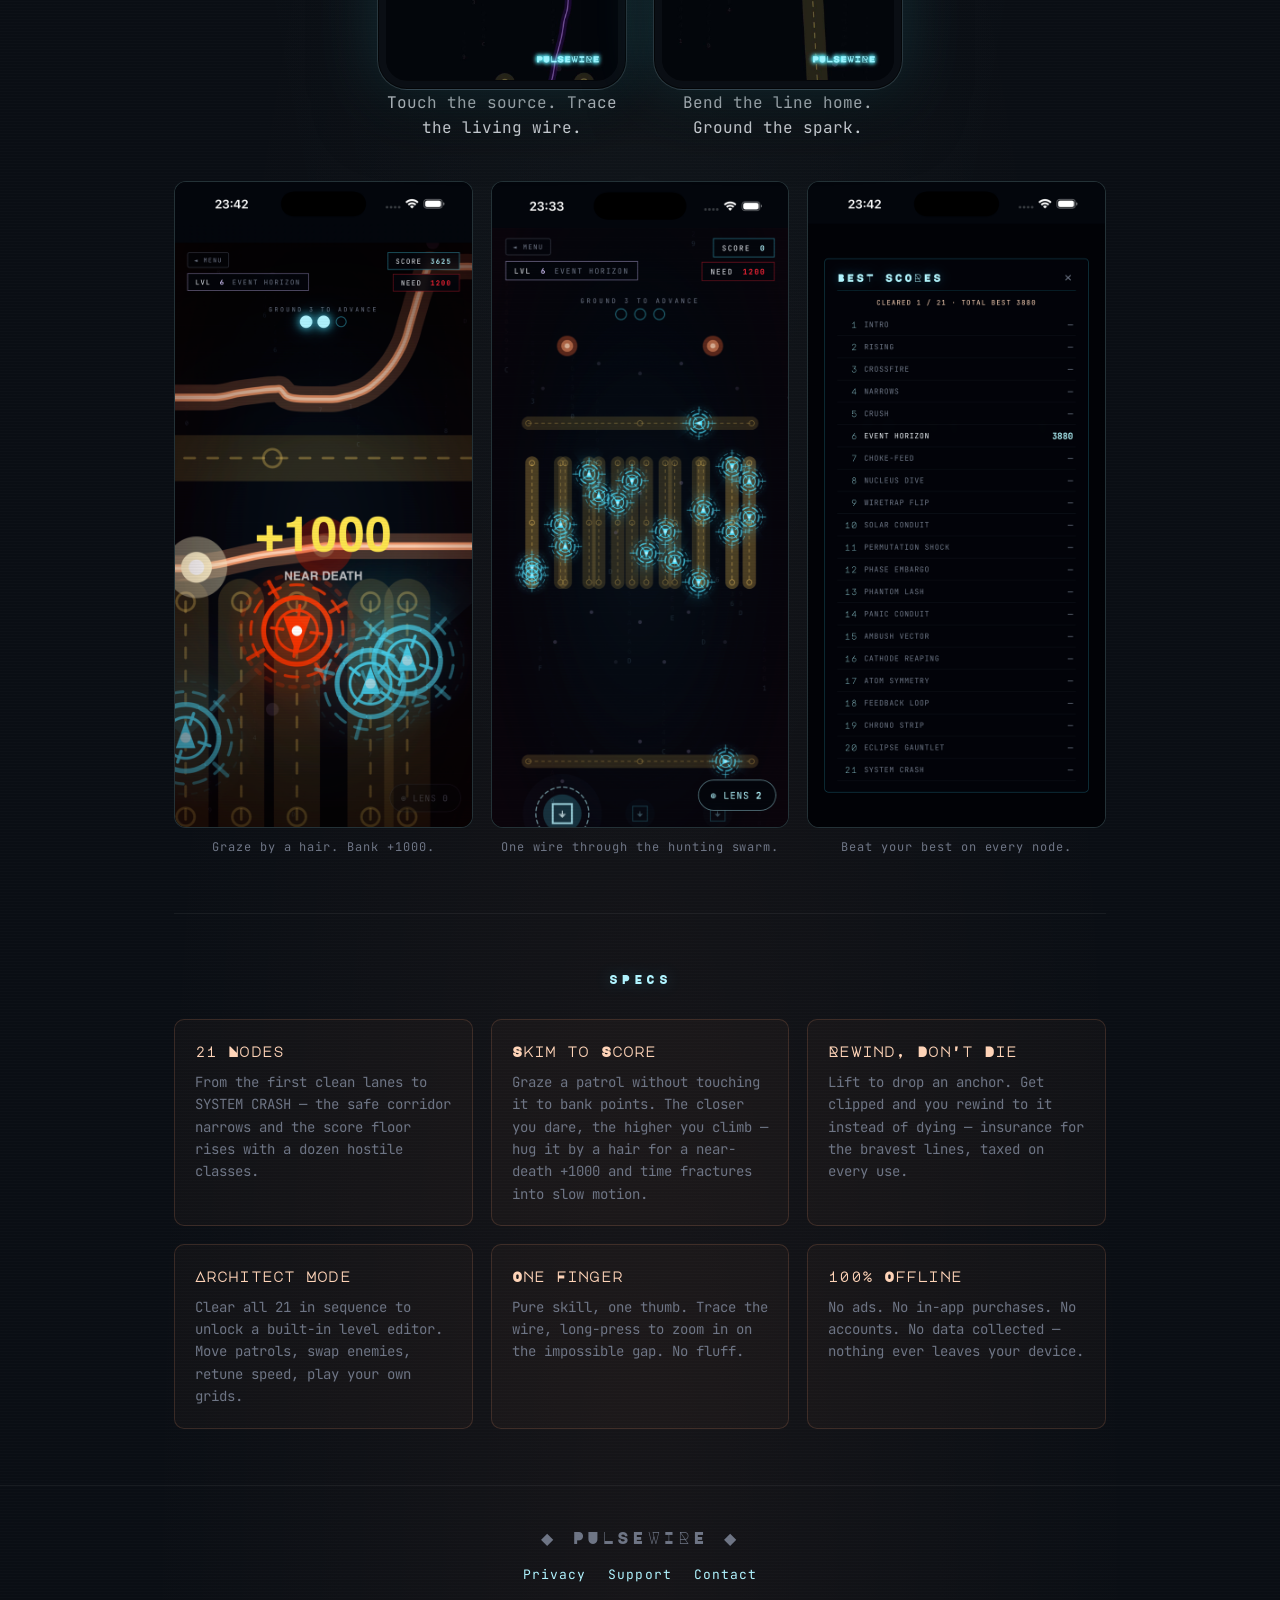
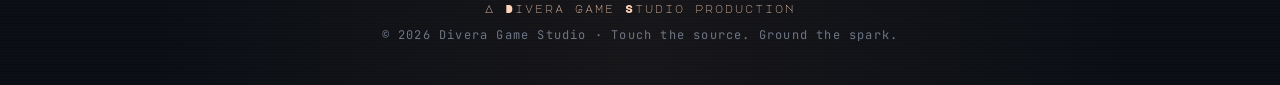
==== commit ca41f6e6: "Flip site to free-browser-game positioning + ship /play/ - Hero: PLAY FREE — IN YOUR BROWSER as prim" ====
--- a/index.html
+++ b/index.html
@@ -4,16 +4,16 @@
   <meta charset="utf-8">
   <meta name="viewport" content="width=device-width, initial-scale=1">
   <meta name="google-site-verification" content="UyFMxPL1gLz0WsHIMl_fX3NBAK6l9wl3UXM0NHAv67U">
-  <title>PULSEWIRE — A Cyberpunk One-Finger Wire-Tracing Thriller</title>
-  <meta name="description" content="PULSEWIRE is a minimalist neon-noir thriller for iOS. Trace one living wire through a hunting swarm, skim death by a hair for a NEAR-DEATH +1000, and break 21 nodes. One finger, 100% offline, no ads, no data collected.">
+  <title>PULSEWIRE — Free Browser Game · A Cyberpunk Arcade Thriller</title>
+  <meta name="description" content="PULSEWIRE is a free browser game — a cyberpunk arcade thriller. Play instantly, no install, no signup. Trace one living wire through a hunting swarm, skim death by a hair for a NEAR-DEATH +1000. Full 21-level game free on the App Store: no ads, 100% offline, no data collected.">
   <meta name="author" content="Divera Game Studio">
   <meta name="theme-color" content="#0a0e14">
   <link rel="canonical" href="https://www.pulsewire-game.com/">
 
   <!-- Open Graph / social preview -->
   <meta property="og:site_name" content="PULSEWIRE">
-  <meta property="og:title" content="PULSEWIRE — A Cyberpunk Wire-Tracing Thriller">
-  <meta property="og:description" content="Skim death for points. Thread one wire through the hunting swarm. A one-finger neon-noir thriller — 21 nodes, 100% offline.">
+  <meta property="og:title" content="PULSEWIRE — Free Browser Game">
+  <meta property="og:description" content="A cyberpunk arcade thriller in your browser. No install, no signup, no ads. Skim death for points — then take all 21 nodes with you, free on the App Store.">
   <meta property="og:type" content="website">
   <meta property="og:url" content="https://www.pulsewire-game.com/">
   <meta property="og:image" content="https://www.pulsewire-game.com/assets/pulsewire-poster.jpg">
@@ -23,8 +23,8 @@
 
   <!-- Twitter / X card -->
   <meta name="twitter:card" content="summary_large_image">
-  <meta name="twitter:title" content="PULSEWIRE — A Cyberpunk Wire-Tracing Thriller">
-  <meta name="twitter:description" content="Skim death for points. Thread one wire through the hunting swarm. One finger, 21 nodes, 100% offline.">
+  <meta name="twitter:title" content="PULSEWIRE — Free Browser Game">
+  <meta name="twitter:description" content="A cyberpunk arcade thriller in your browser. No install, no signup, no ads. Skim death for points.">
   <meta name="twitter:image" content="https://www.pulsewire-game.com/assets/pulsewire-poster.jpg">
 
   <link rel="icon" href="assets/favicon.png" type="image/png">
@@ -39,10 +39,11 @@
         "name": "PULSEWIRE",
         "url": "https://www.pulsewire-game.com/",
         "image": "https://www.pulsewire-game.com/assets/pulsewire-poster.jpg",
-        "description": "A minimalist neon-noir wire-tracing thriller. Trace one living wire through a hunting swarm, skim death by a hair to score, and break 21 nodes. One finger, 100% offline, no ads, no data collected.",
+        "description": "A free browser game and cyberpunk arcade thriller. Trace one living wire through a hunting swarm, skim death by a hair to score, and break 21 nodes. Play instantly in the browser (first 5 levels) or get the full game free on iOS. One finger, 100% offline, no ads, no data collected.",
         "genre": ["Arcade", "Action", "Indie"],
-        "gamePlatform": "iOS",
-        "operatingSystem": "iOS 17.0 or later",
+        "gamePlatform": ["Web Browser", "iOS"],
+        "operatingSystem": "Any (browser) / iOS 17.0 or later (full game)",
+        "gameLocation": "https://www.pulsewire-game.com/play/",
         "applicationCategory": "GameApplication",
         "playMode": "SinglePlayer",
         "inLanguage": "en",
@@ -112,14 +113,17 @@
   <header class="hero">
     <img class="hero-mark" src="assets/pulsewire-mark.png" alt="PULSEWIRE mark — a spark threading a neon iris">
     <h1 class="hero-title">PULSEWIRE</h1>
-    <p class="hero-tag">A Cyberpunk High-Stakes Thriller</p>
+    <p class="hero-tag">Free Browser Game · A Cyberpunk Arcade Thriller</p>
     <p class="hero-hook">Touch the source. Trace a living wire to its sink. Skim a hunting patrol by a hair for a <b>NEAR-DEATH +1000</b> — or play it too safe and the mainframe locks you out.</p>
 
     <div class="cta">
+      <a class="play-cta" href="play/">▶ &nbsp;PLAY FREE — IN YOUR BROWSER</a>
+      <p class="play-sub">No install. No signup. No ads.</p>
       <a class="appstore-badge" href="https://apps.apple.com/us/app/pulsewire/id6778034497"
          target="_blank" rel="noopener">
-        <img src="assets/app-store-badge.svg" alt="Download PULSEWIRE on the App Store" width="167" height="56">
+        <img src="assets/app-store-badge.svg" alt="Get the full PULSEWIRE free on the App Store" width="167" height="56">
       </a>
+      <p class="store-sub">Full game — 21 levels, haptics, 100% offline</p>
     </div>
   </header>
 
--- a/styles.css
+++ b/styles.css
@@ -100,7 +100,27 @@
 .hero-hook b { color: var(--flare); font-weight: 700; }
 
 /* Official Apple "Download on the App Store" badge */
-.cta { margin-top: 34px; display: flex; gap: 14px; justify-content: center; flex-wrap: wrap; }
+.cta { margin-top: 34px; display: flex; flex-direction: column; align-items: center; gap: 6px; }
+
+/* PLAY — the primary CTA: the browser game IS the product being promoted */
+.play-cta {
+  display: block;
+  font-size: 17px;
+  font-weight: 700;
+  letter-spacing: 0.12em;
+  color: #06131a;
+  background: linear-gradient(180deg, var(--sink-bright), var(--sink));
+  text-decoration: none;
+  border-radius: 12px;
+  padding: 18px 34px;
+  box-shadow: 0 0 34px rgba(78, 224, 255, 0.35), inset 0 0 12px rgba(255, 255, 255, 0.25);
+  transition: transform .12s, box-shadow .15s;
+}
+.play-cta:hover { transform: translateY(-1px); box-shadow: 0 0 48px rgba(78, 224, 255, 0.5), inset 0 0 12px rgba(255,255,255,0.3); }
+.play-sub { font-size: 12px; letter-spacing: 0.14em; color: var(--sink); margin-bottom: 18px; }
+
+/* Store badge — second position: the upgrade path, never the gate */
+.store-sub { font-size: 11px; letter-spacing: 0.1em; color: var(--text-dim); }
 .appstore-badge {
   display: inline-block;
   /* Apple requires clear space around the badge of at least 1/10 its height */
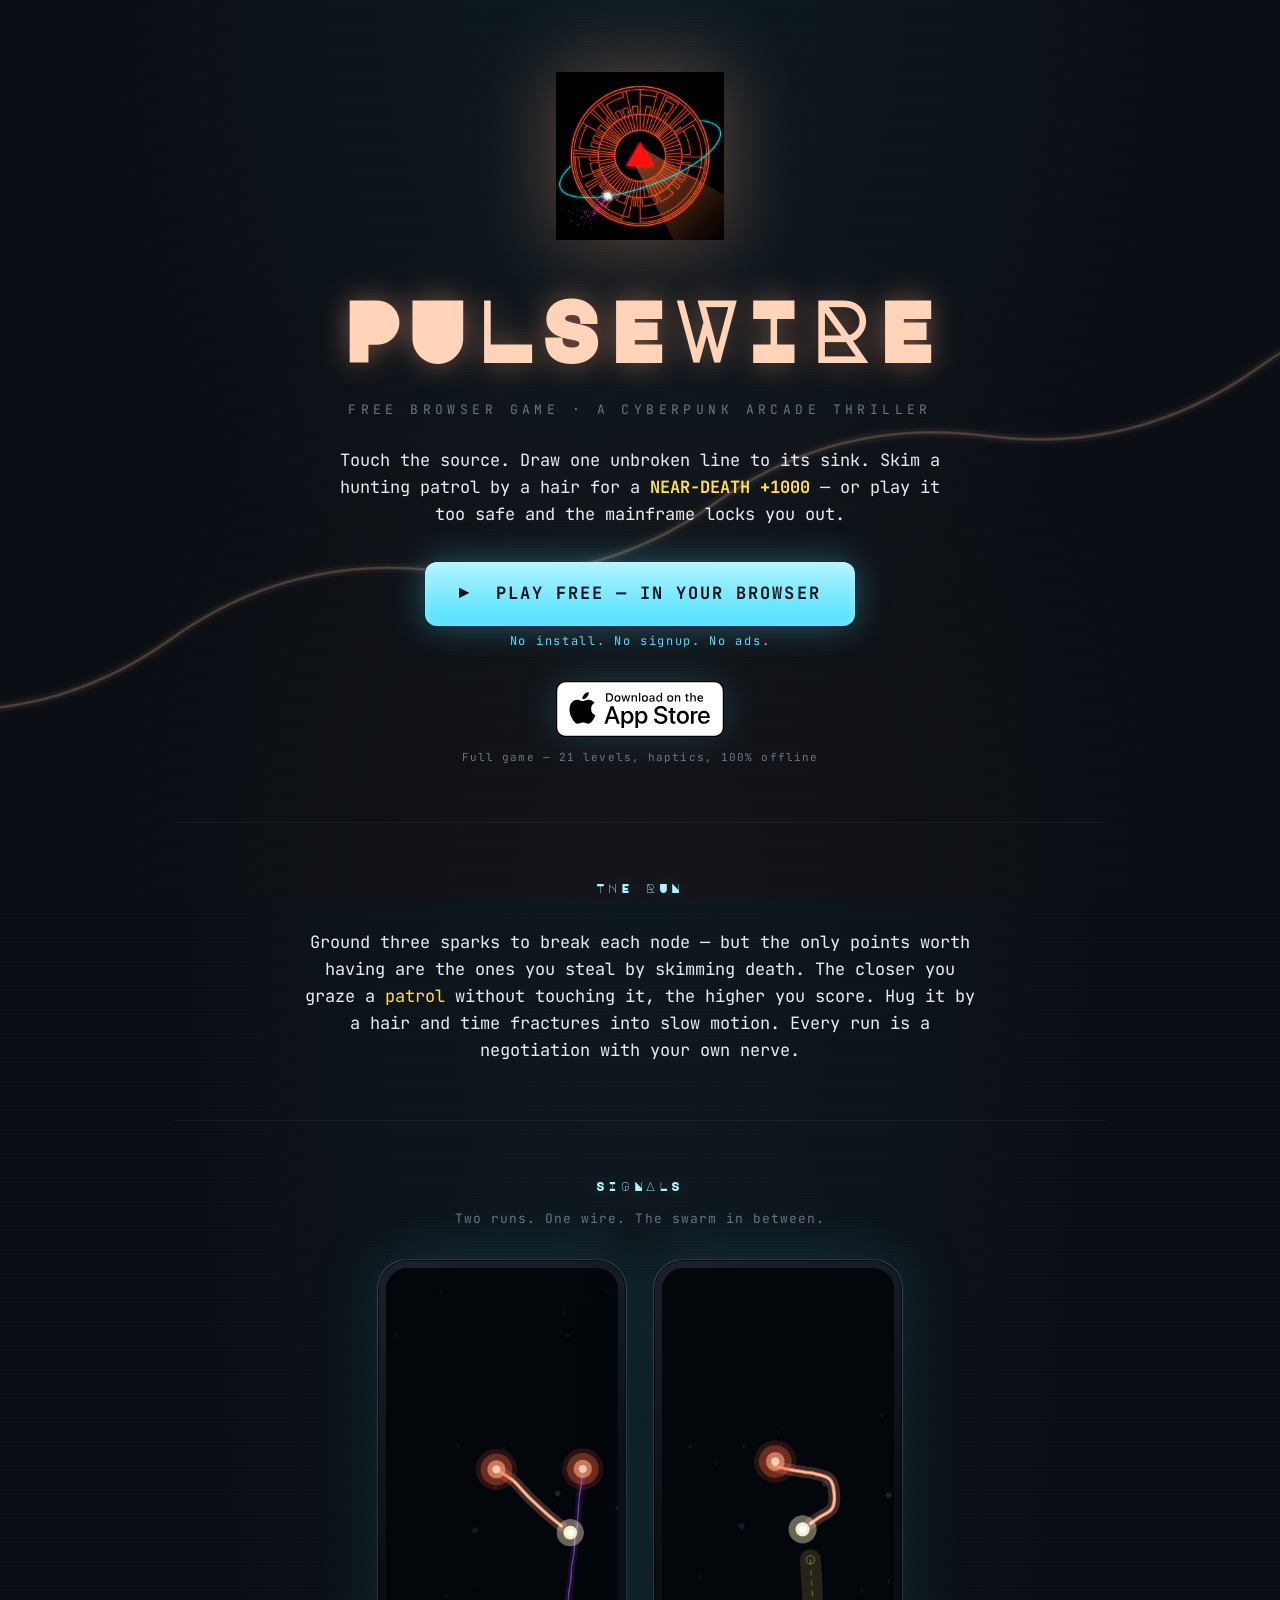
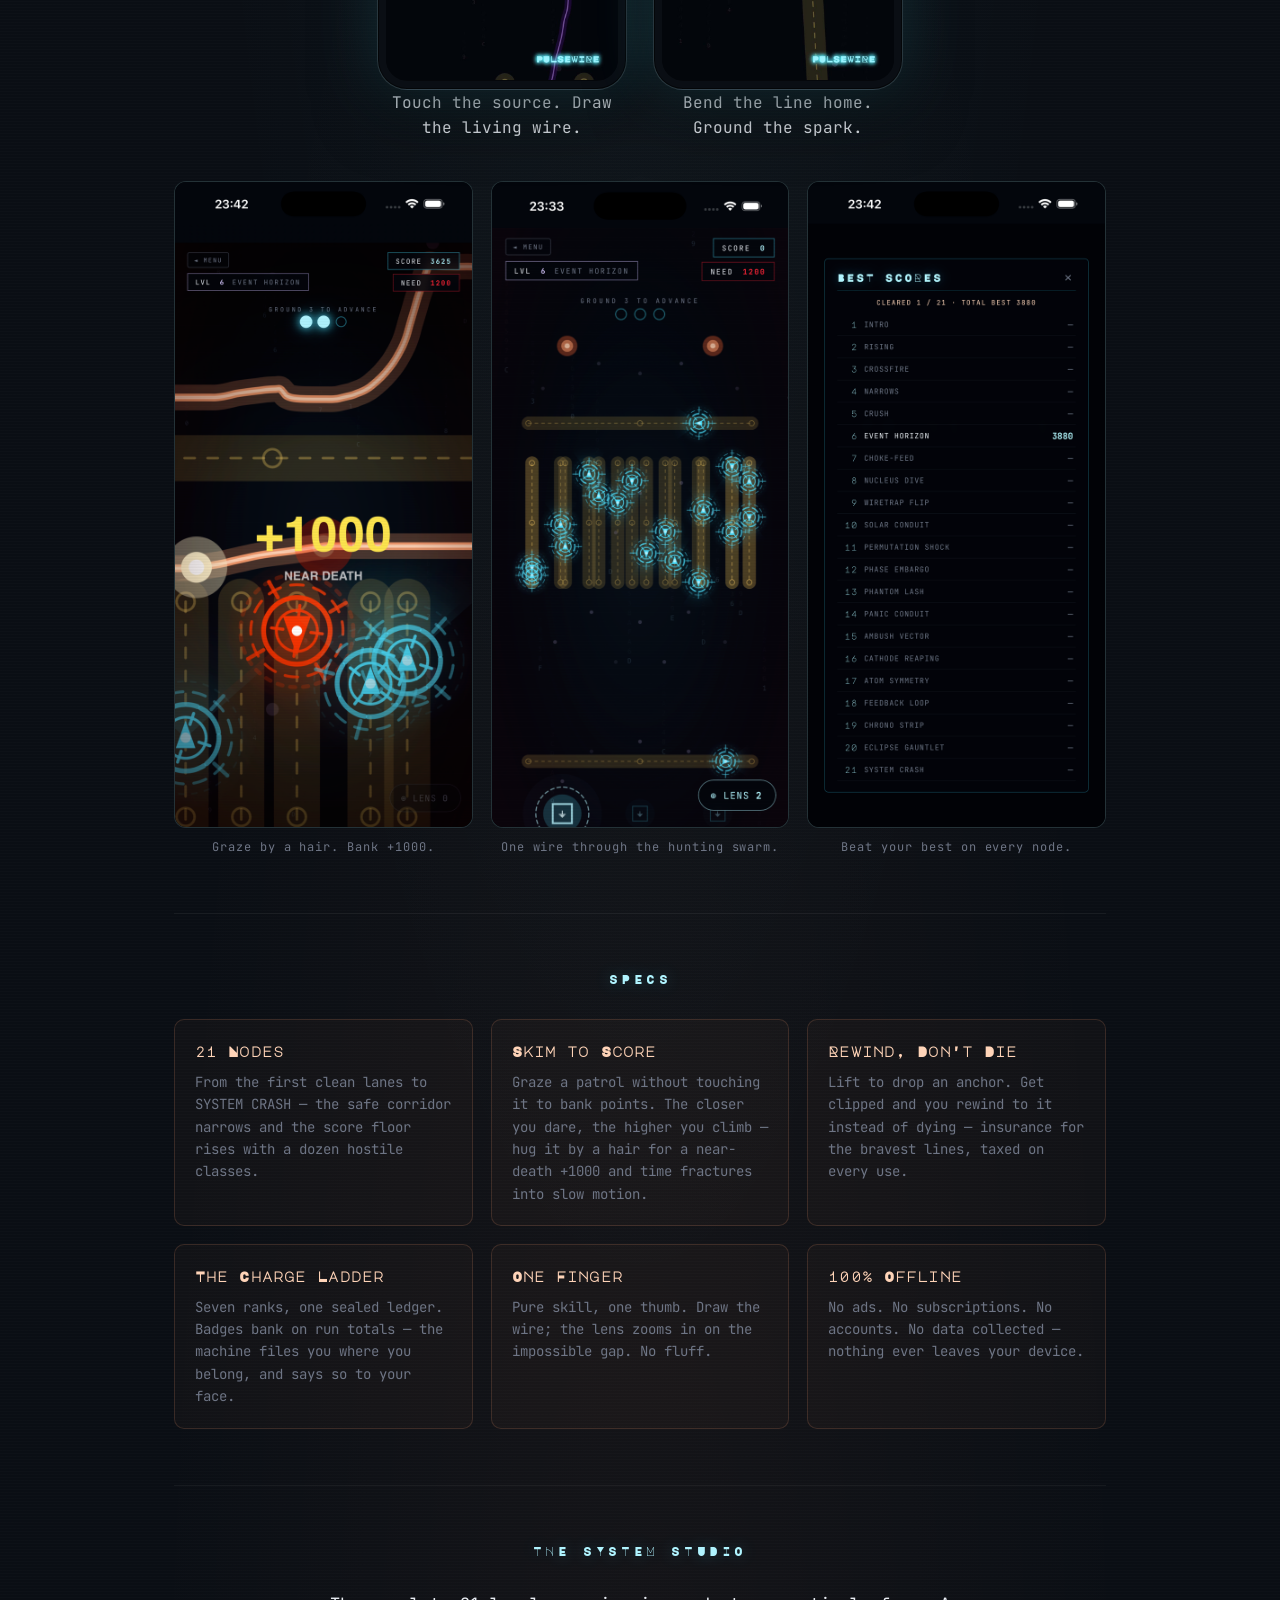
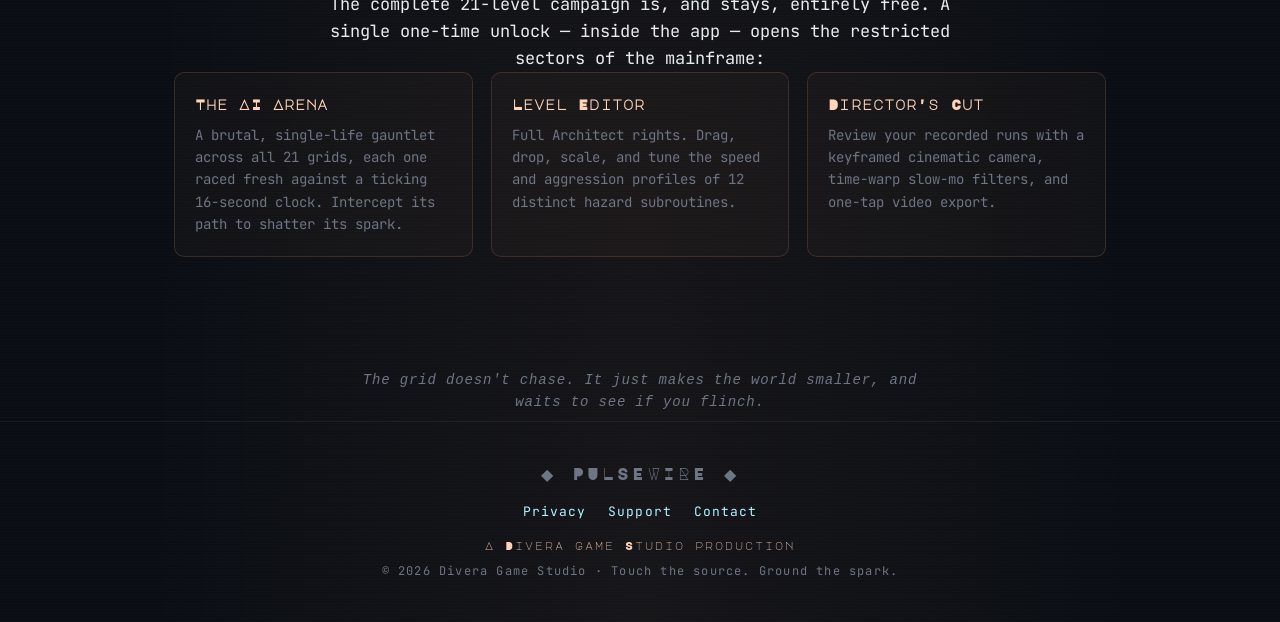
==== commit d4293ea4: "Align site copy with the App Store product page - Fix false 'No in-app purchases' claim (Studio unlo" ====
--- a/index.html
+++ b/index.html
@@ -114,7 +114,7 @@
     <img class="hero-mark" src="assets/pulsewire-mark.png" alt="PULSEWIRE mark — a spark threading a neon iris">
     <h1 class="hero-title">PULSEWIRE</h1>
     <p class="hero-tag">Free Browser Game · A Cyberpunk Arcade Thriller</p>
-    <p class="hero-hook">Touch the source. Trace a living wire to its sink. Skim a hunting patrol by a hair for a <b>NEAR-DEATH +1000</b> — or play it too safe and the mainframe locks you out.</p>
+    <p class="hero-hook">Touch the source. Draw one unbroken line to its sink. Skim a hunting patrol by a hair for a <b>NEAR-DEATH +1000</b> — or play it too safe and the mainframe locks you out.</p>
 
     <div class="cta">
       <a class="play-cta" href="play/">▶ &nbsp;PLAY FREE — IN YOUR BROWSER</a>
@@ -154,7 +154,7 @@
               <img src="assets/pulsewire-clip-a-poster.jpg" alt="A glowing orange wire traced between two nodes on a dark grid">
             </video>
           </div>
-          <figcaption class="cap">Touch the source. Trace the living wire.</figcaption>
+          <figcaption class="cap">Touch the source. Draw the living wire.</figcaption>
         </figure>
         <figure class="preview-phone">
           <div class="phone-frame">
@@ -182,11 +182,28 @@
         <div class="feature"><h3>21 Nodes</h3><p>From the first clean lanes to SYSTEM CRASH — the safe corridor narrows and the score floor rises with a dozen hostile classes.</p></div>
         <div class="feature"><h3>Skim to Score</h3><p>Graze a patrol without touching it to bank points. The closer you dare, the higher you climb — hug it by a hair for a near-death +1000 and time fractures into slow motion.</p></div>
         <div class="feature"><h3>Rewind, Don't Die</h3><p>Lift to drop an anchor. Get clipped and you rewind to it instead of dying — insurance for the bravest lines, taxed on every use.</p></div>
-        <div class="feature"><h3>Architect Mode</h3><p>Clear all 21 in sequence to unlock a built-in level editor. Move patrols, swap enemies, retune speed, play your own grids.</p></div>
-        <div class="feature"><h3>One Finger</h3><p>Pure skill, one thumb. Trace the wire, long-press to zoom in on the impossible gap. No fluff.</p></div>
-        <div class="feature"><h3>100% Offline</h3><p>No ads. No in-app purchases. No accounts. No data collected — nothing ever leaves your device.</p></div>
-      </div>
-    </section>
+        <div class="feature"><h3>The Charge Ladder</h3><p>Seven ranks, one sealed ledger. Badges bank on run totals — the machine files you where you belong, and says so to your face.</p></div>
+        <div class="feature"><h3>One Finger</h3><p>Pure skill, one thumb. Draw the wire; the lens zooms in on the impossible gap. No fluff.</p></div>
+        <div class="feature"><h3>100% Offline</h3><p>No ads. No subscriptions. No accounts. No data collected — nothing ever leaves your device.</p></div>
+      </div>
+    </section>
+
+    <!-- ── SYSTEM STUDIO (one-time unlock, inside the app) ── -->
+    <section id="studio">
+      <div class="section-label">The System Studio</div>
+      <p class="pitch">
+        The complete 21-level campaign is, and stays, entirely free. A single one-time unlock —
+        inside the app — opens the restricted sectors of the mainframe:
+      </p>
+      <div class="features">
+        <div class="feature"><h3>The AI Arena</h3><p>A brutal, single-life gauntlet across all 21 grids, each one raced fresh against a ticking 16-second clock. Intercept its path to shatter its spark.</p></div>
+        <div class="feature"><h3>Level Editor</h3><p>Full Architect rights. Drag, drop, scale, and tune the speed and aggression profiles of 12 distinct hazard subroutines.</p></div>
+        <div class="feature"><h3>Director's Cut</h3><p>Review your recorded runs with a keyframed cinematic camera, time-warp slow-mo filters, and one-tap video export.</p></div>
+      </div>
+    </section>
+
+    <!-- ── CLOSING LINE ── -->
+    <p class="closing-line">The grid doesn't chase. It just makes the world smaller, and waits to see if you flinch.</p>
 
   </main>
 
--- a/styles.css
+++ b/styles.css
@@ -181,6 +181,17 @@
   background: #05070b;
 }
 
+/* Closing line — the store page's outro, shared voice */
+.closing-line {
+  margin: 56px auto 8px;
+  max-width: 560px;
+  text-align: center;
+  font-size: 14px;
+  letter-spacing: 0.06em;
+  color: var(--text-dim);
+  font-style: italic;
+}
+
 /* Screenshots */
 .shots { display: grid; grid-template-columns: repeat(auto-fit, minmax(180px, 1fr)); gap: 18px; align-items: start; }
 .shot { text-align: center; }
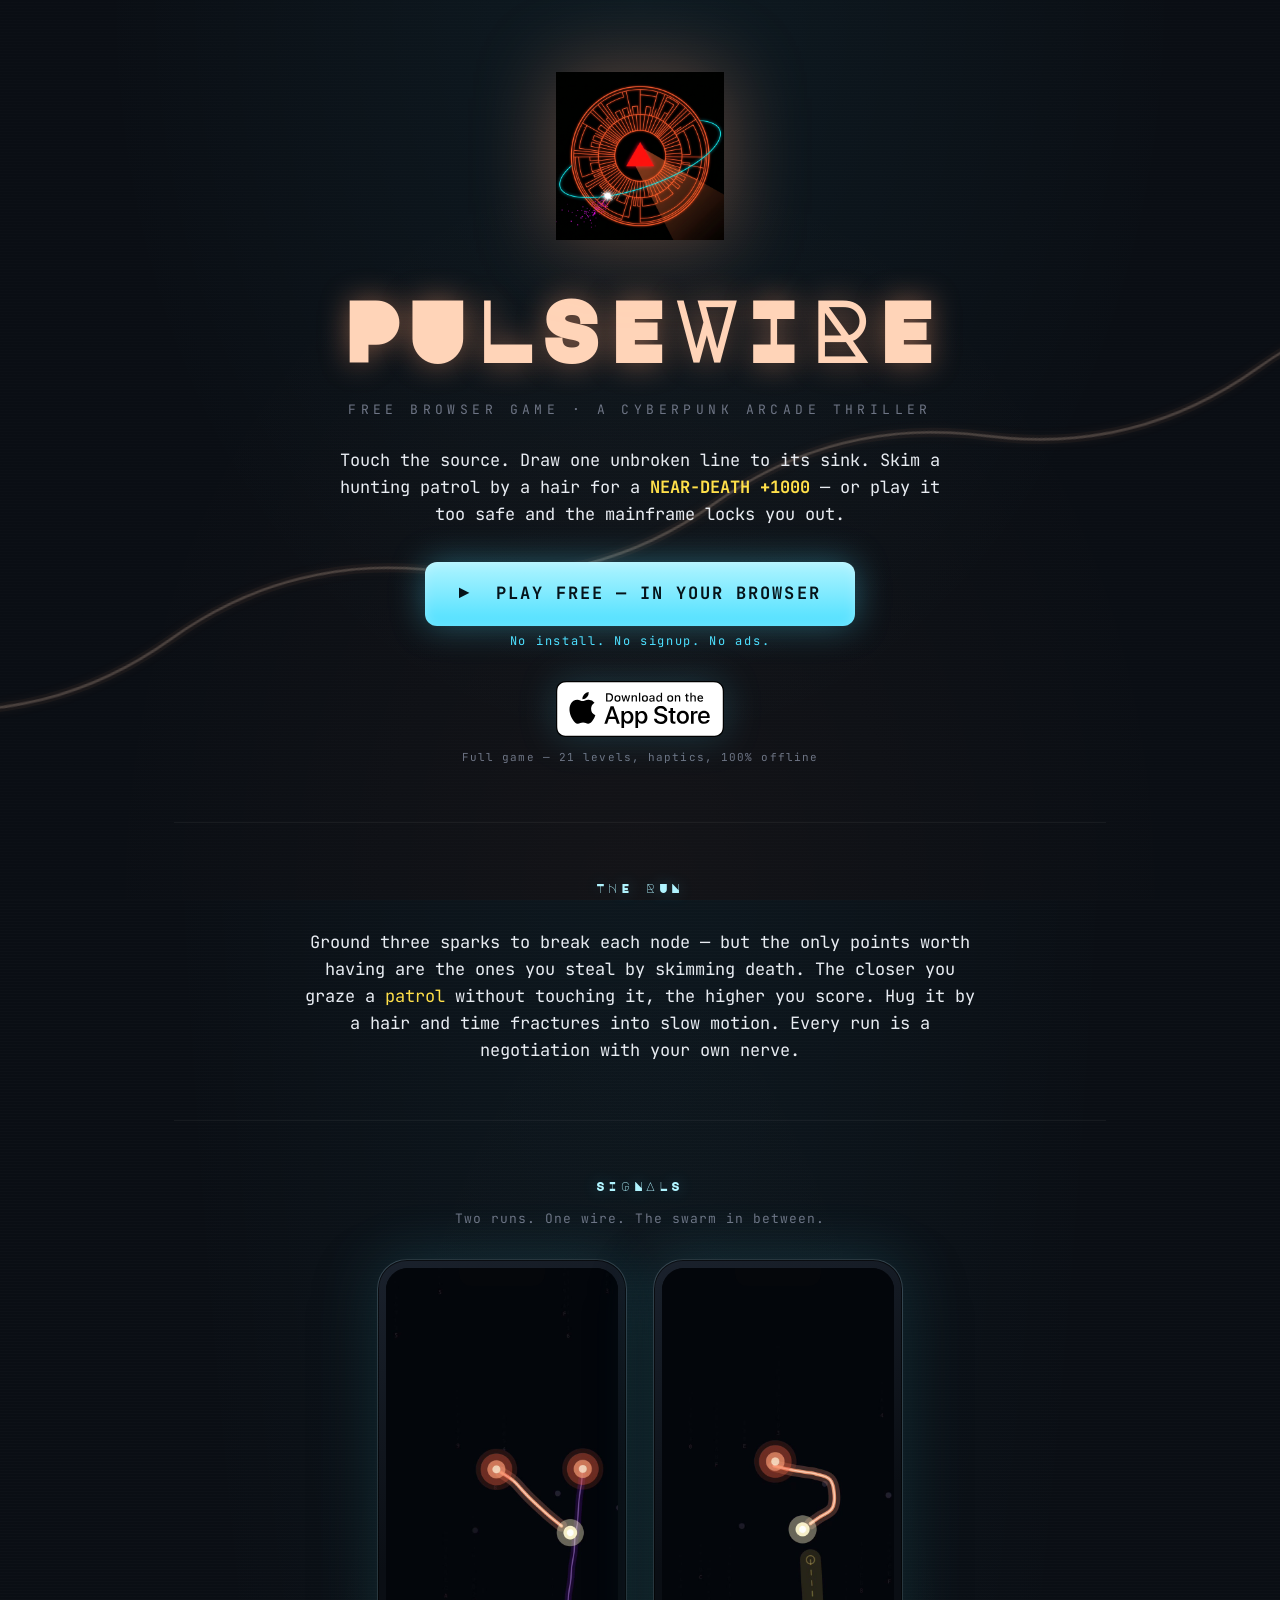
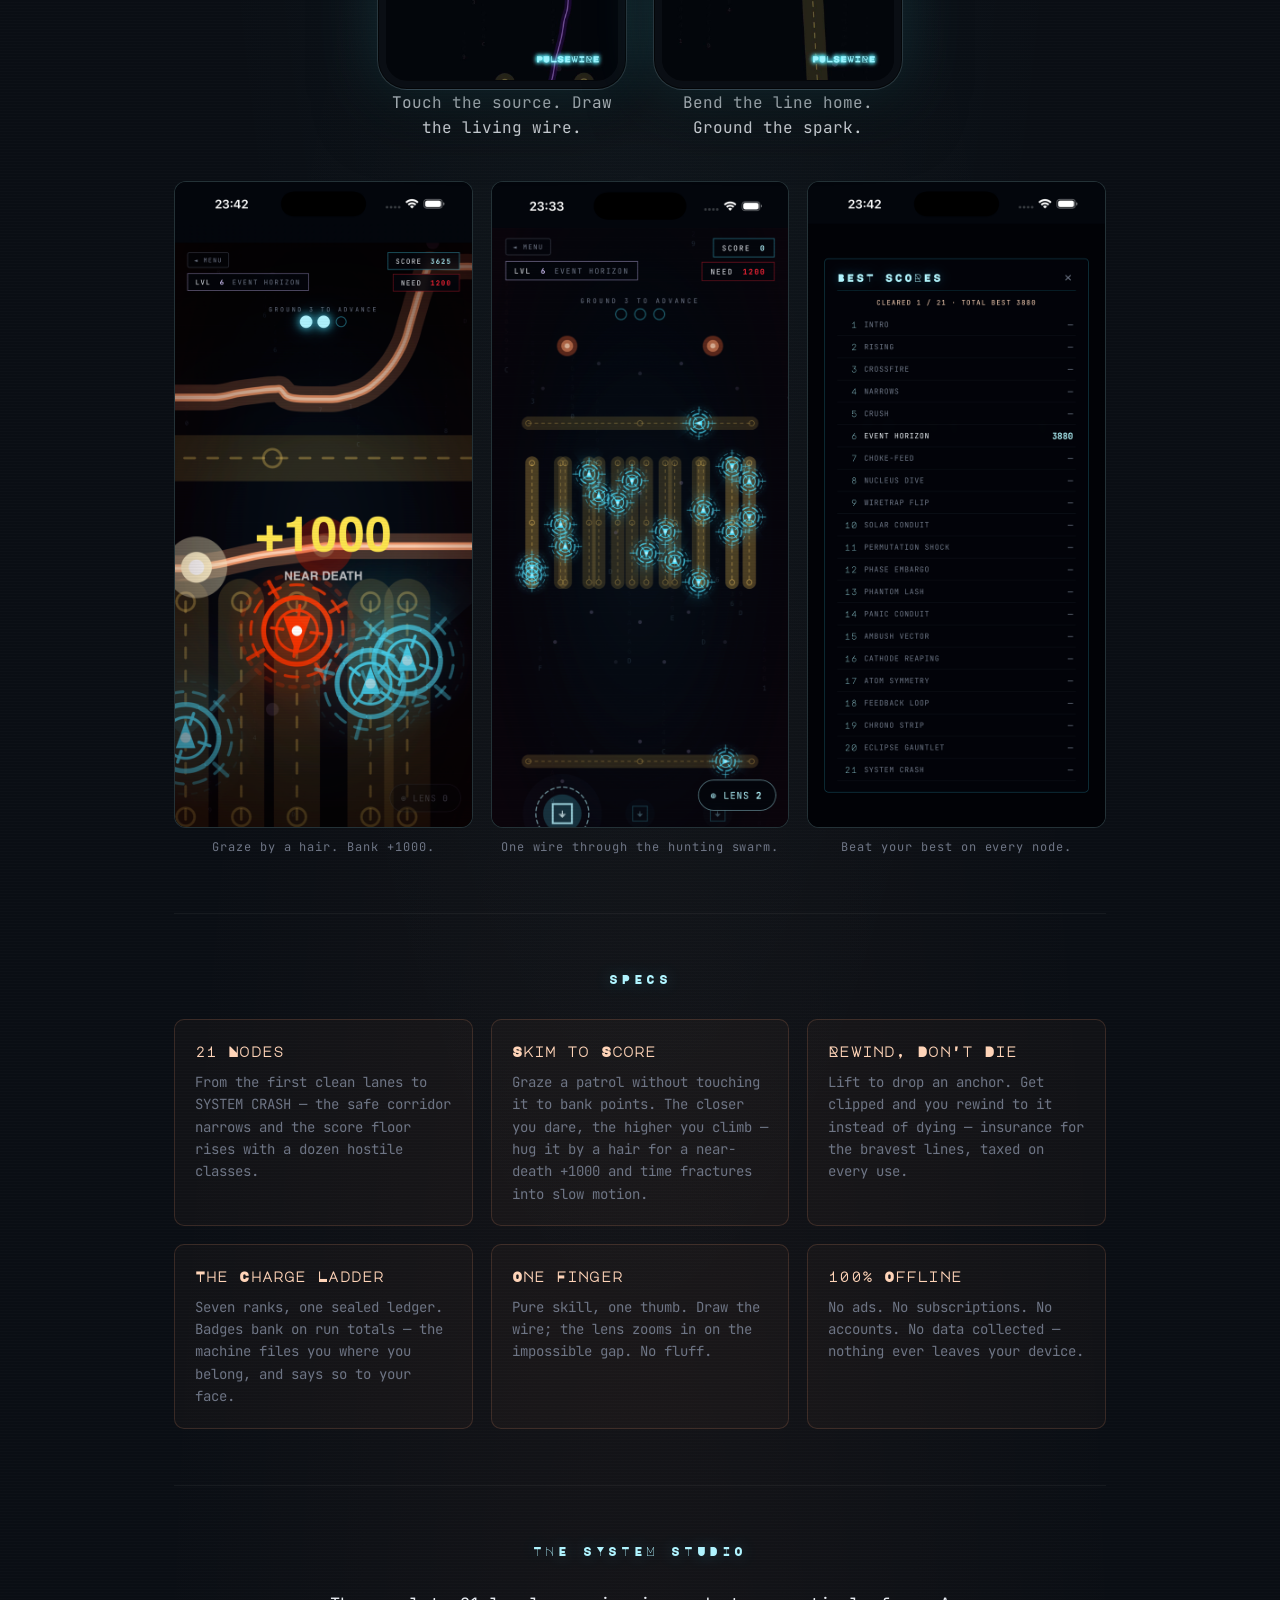
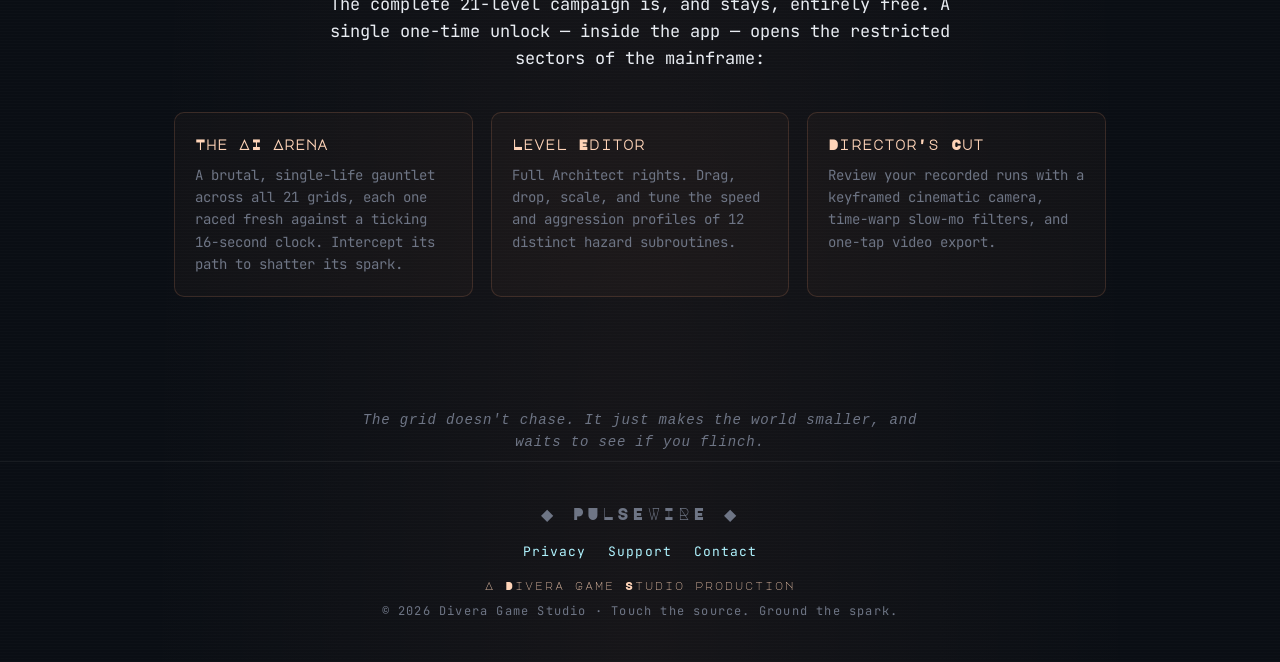
==== commit 90ec355f: "Add Google Analytics (gtag.js) to all site pages Install the G-GVRMSDH97W Google tag immediately aft" ====
--- a/index.html
+++ b/index.html
@@ -1,6 +1,14 @@
 <!doctype html>
 <html lang="en">
 <head>
+  <!-- Google tag (gtag.js) -->
+  <script async src="https://www.googletagmanager.com/gtag/js?id=G-GVRMSDH97W"></script>
+  <script>
+    window.dataLayer = window.dataLayer || [];
+    function gtag(){dataLayer.push(arguments);}
+    gtag('js', new Date());
+    gtag('config', 'G-GVRMSDH97W');
+  </script>
   <meta charset="utf-8">
   <meta name="viewport" content="width=device-width, initial-scale=1">
   <meta name="google-site-verification" content="UyFMxPL1gLz0WsHIMl_fX3NBAK6l9wl3UXM0NHAv67U">
--- a/styles.css
+++ b/styles.css
@@ -216,6 +216,7 @@
 
 /* Pitch */
 .pitch { max-width: 680px; margin: 0 auto; text-align: center; font-size: 17px; color: var(--text-bright); }
+#studio .pitch { margin-bottom: 40px; }   /* air between the intro line and the trio */
 .pitch .src { color: var(--source-bright); }
 .pitch .snk { color: var(--sink-bright); }
 .pitch .dgr { color: var(--flare); }
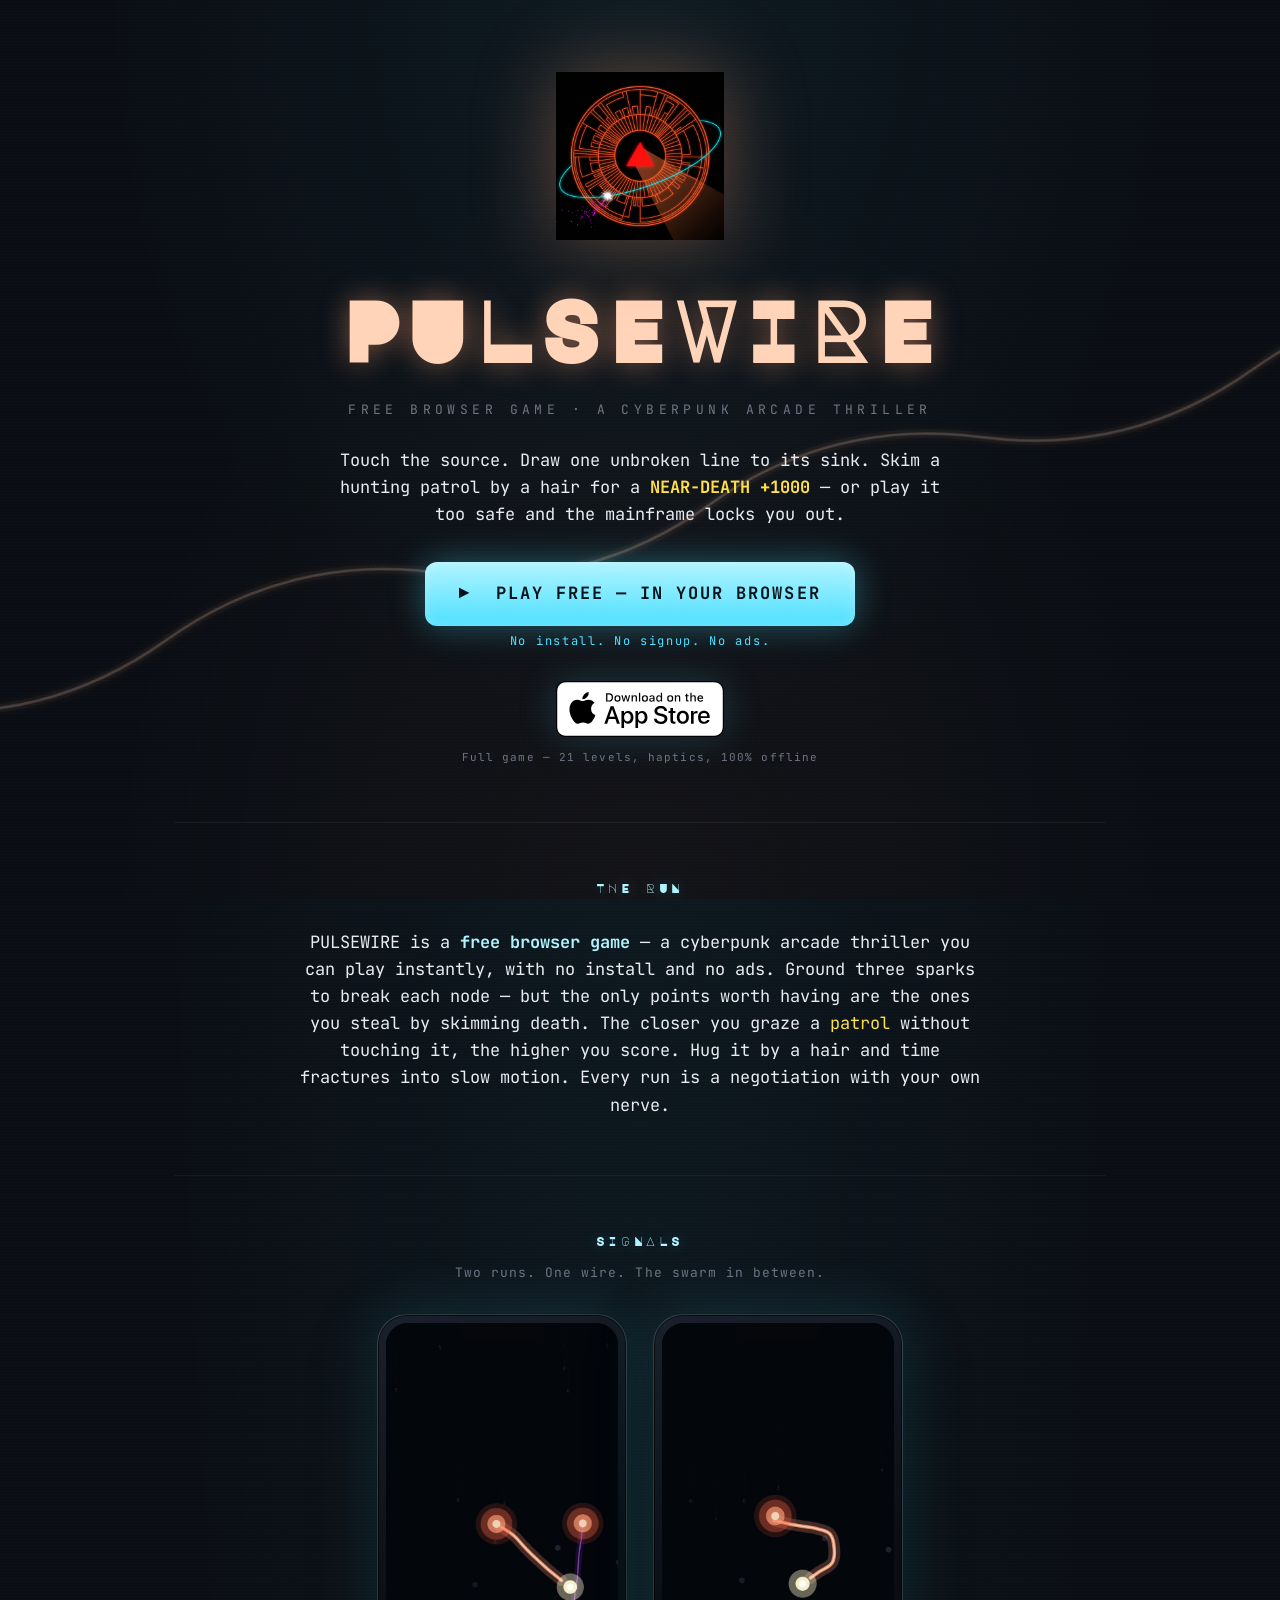
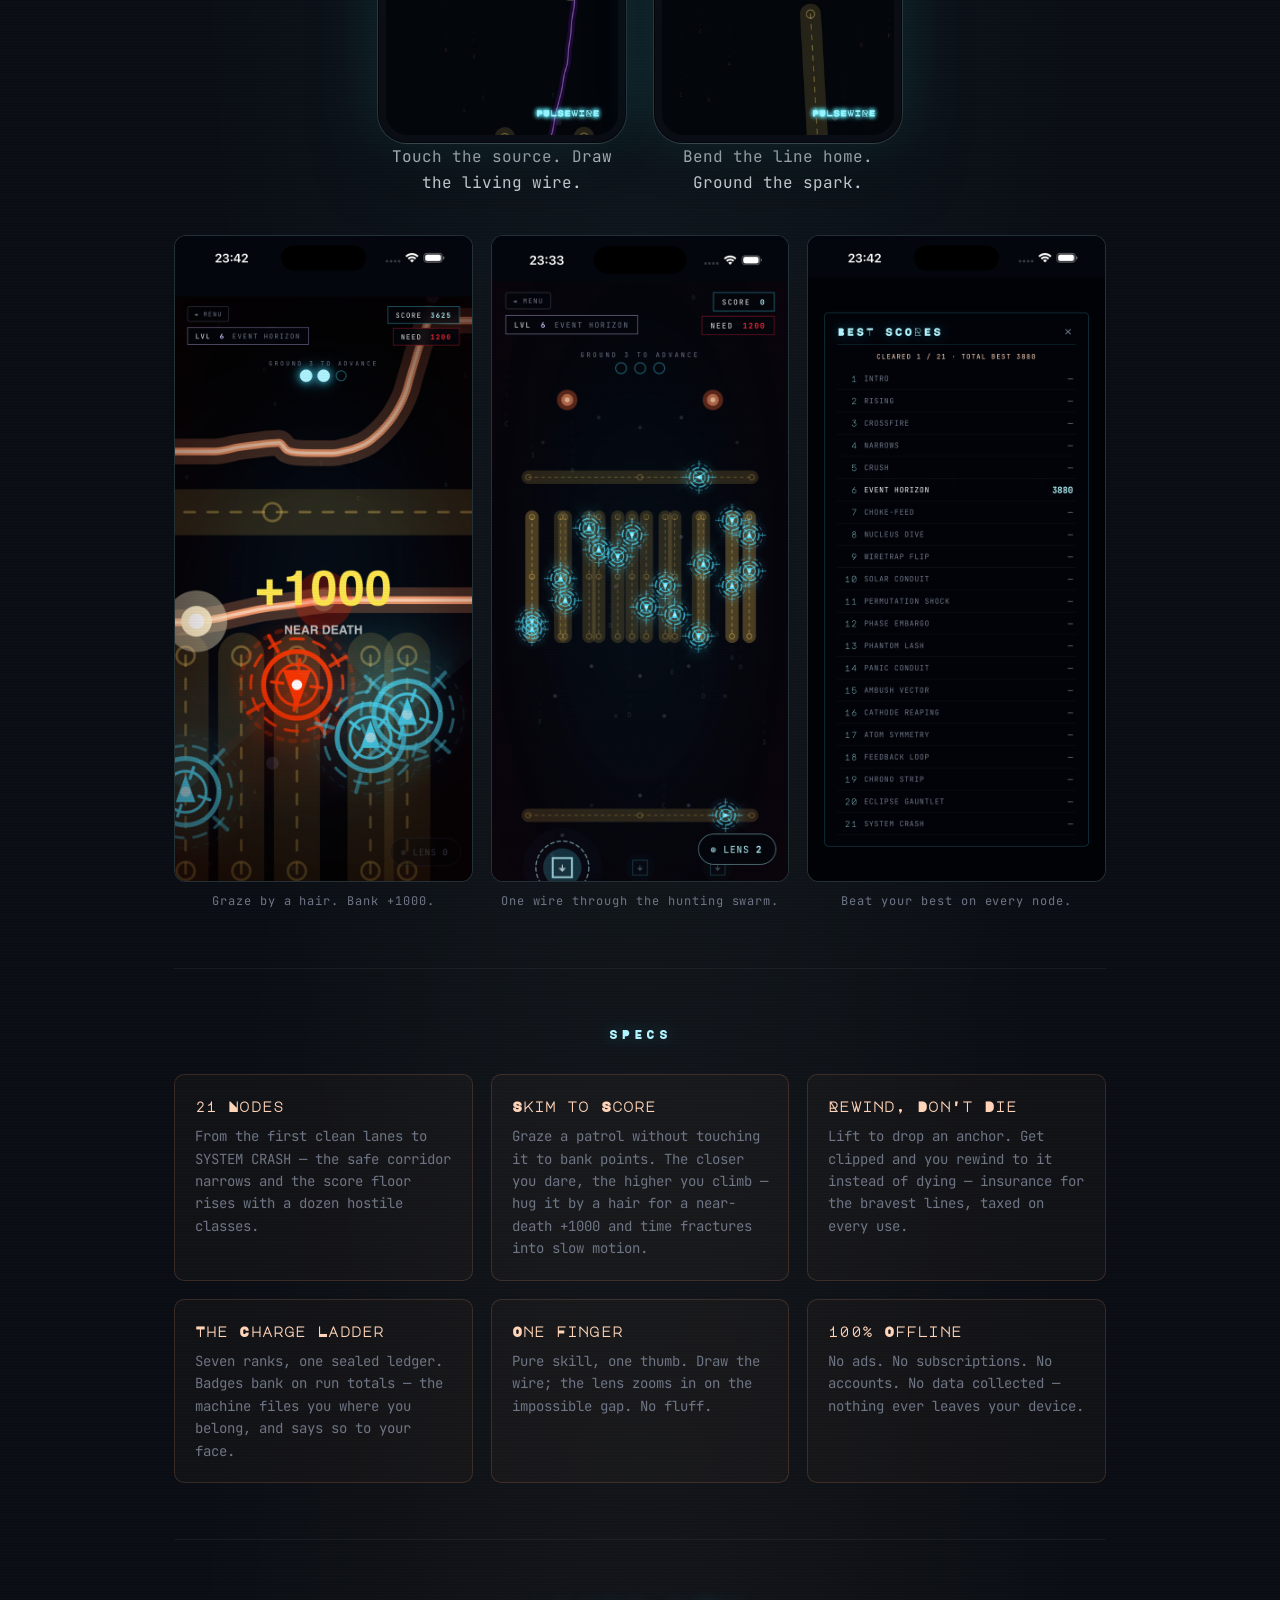
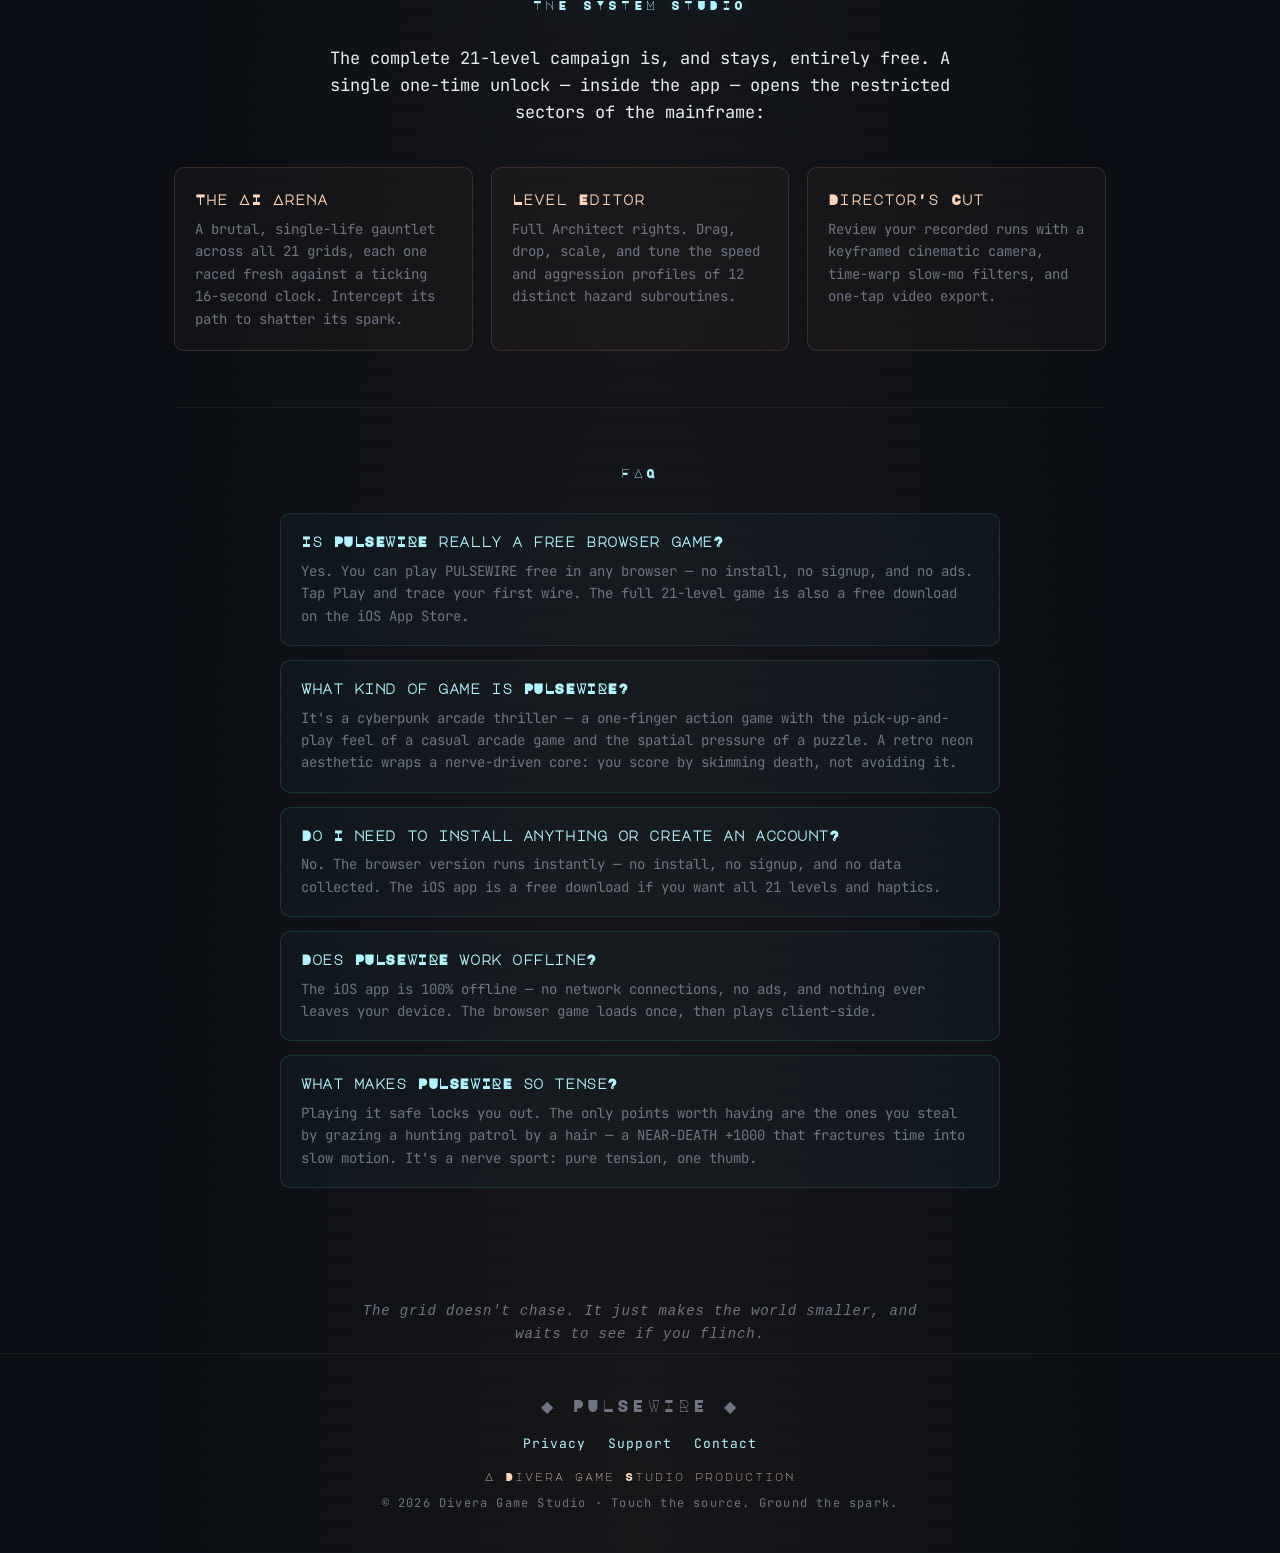
==== commit 43cf6218: "SEO/AEO: target "free browser game" + genre keyword cluster - Keyword-rich lead sentence and a 5-que" ====
--- a/index.html
+++ b/index.html
@@ -14,6 +14,7 @@
   <meta name="google-site-verification" content="UyFMxPL1gLz0WsHIMl_fX3NBAK6l9wl3UXM0NHAv67U">
   <title>PULSEWIRE — Free Browser Game · A Cyberpunk Arcade Thriller</title>
   <meta name="description" content="PULSEWIRE is a free browser game — a cyberpunk arcade thriller. Play instantly, no install, no signup. Trace one living wire through a hunting swarm, skim death by a hair for a NEAR-DEATH +1000. Full 21-level game free on the App Store: no ads, 100% offline, no data collected.">
+  <meta name="keywords" content="free browser game, play in browser, offline game, cyberpunk game, no ads game, casual game, puzzle game, arcade game, retro game, action game, thriller game, nerve game, tension game, one finger game">
   <meta name="author" content="Divera Game Studio">
   <meta name="theme-color" content="#0a0e14">
   <link rel="canonical" href="https://www.pulsewire-game.com/">
@@ -48,7 +49,8 @@
         "url": "https://www.pulsewire-game.com/",
         "image": "https://www.pulsewire-game.com/assets/pulsewire-poster.jpg",
         "description": "A free browser game and cyberpunk arcade thriller. Trace one living wire through a hunting swarm, skim death by a hair to score, and break 21 nodes. Play instantly in the browser (first 5 levels) or get the full game free on iOS. One finger, 100% offline, no ads, no data collected.",
-        "genre": ["Arcade", "Action", "Indie"],
+        "genre": ["Arcade", "Action", "Casual", "Puzzle", "Indie"],
+        "keywords": "free browser game, offline game, cyberpunk game, no ads, casual game, puzzle game, arcade game, retro game, action game, thriller, nerve, tension, one-finger game",
         "gamePlatform": ["Web Browser", "iOS"],
         "operatingSystem": "Any (browser) / iOS 17.0 or later (full game)",
         "gameLocation": "https://www.pulsewire-game.com/play/",
@@ -85,6 +87,36 @@
         "url": "https://www.pulsewire-game.com/",
         "email": "divera@divera.ai",
         "logo": "https://www.pulsewire-game.com/assets/pulsewire-mark.png"
+      },
+      {
+        "@type": "FAQPage",
+        "mainEntity": [
+          {
+            "@type": "Question",
+            "name": "Is PULSEWIRE really a free browser game?",
+            "acceptedAnswer": { "@type": "Answer", "text": "Yes. You can play PULSEWIRE free in any browser — no install, no signup, and no ads. Tap Play and trace your first wire. The full 21-level game is also a free download on the iOS App Store." }
+          },
+          {
+            "@type": "Question",
+            "name": "What kind of game is PULSEWIRE?",
+            "acceptedAnswer": { "@type": "Answer", "text": "It's a cyberpunk arcade thriller — a one-finger action game with the pick-up-and-play feel of a casual arcade game and the spatial pressure of a puzzle. A retro neon aesthetic wraps a nerve-driven core: you score by skimming death, not avoiding it." }
+          },
+          {
+            "@type": "Question",
+            "name": "Do I need to install anything or create an account?",
+            "acceptedAnswer": { "@type": "Answer", "text": "No. The browser version runs instantly — no install, no signup, and no data collected. The iOS app is a free download if you want all 21 levels and haptics." }
+          },
+          {
+            "@type": "Question",
+            "name": "Does PULSEWIRE work offline?",
+            "acceptedAnswer": { "@type": "Answer", "text": "The iOS app is 100% offline — no network connections, no ads, and nothing ever leaves your device. The browser game loads once, then plays client-side." }
+          },
+          {
+            "@type": "Question",
+            "name": "What makes PULSEWIRE so tense?",
+            "acceptedAnswer": { "@type": "Answer", "text": "Playing it safe locks you out. The only points worth having are the ones you steal by grazing a hunting patrol by a hair — a NEAR-DEATH +1000 that fractures time into slow motion. It's a nerve sport: pure tension, one thumb." }
+          }
+        ]
       }
     ]
   }
@@ -141,6 +173,8 @@
     <section id="about">
       <div class="section-label">The Run</div>
       <p class="pitch">
+        PULSEWIRE is a <b>free browser game</b> — a cyberpunk arcade thriller you can play
+        instantly, with no install and no ads.
         Ground three sparks to break each node — but the only points worth having are the ones
         you steal by skimming death. The closer you graze a <span class="dgr">patrol</span> without
         touching it, the higher you score. Hug it by a hair and time fractures into slow motion.
@@ -210,6 +244,33 @@
       </div>
     </section>
 
+    <!-- ── FAQ (mirrors the FAQPage structured data above) ── -->
+    <section id="faq">
+      <div class="section-label">FAQ</div>
+      <div class="faq">
+        <div class="faq-item">
+          <h3>Is PULSEWIRE really a free browser game?</h3>
+          <p>Yes. You can play PULSEWIRE free in any browser — no install, no signup, and no ads. Tap Play and trace your first wire. The full 21-level game is also a free download on the iOS App Store.</p>
+        </div>
+        <div class="faq-item">
+          <h3>What kind of game is PULSEWIRE?</h3>
+          <p>It's a cyberpunk arcade thriller — a one-finger action game with the pick-up-and-play feel of a casual arcade game and the spatial pressure of a puzzle. A retro neon aesthetic wraps a nerve-driven core: you score by skimming death, not avoiding it.</p>
+        </div>
+        <div class="faq-item">
+          <h3>Do I need to install anything or create an account?</h3>
+          <p>No. The browser version runs instantly — no install, no signup, and no data collected. The iOS app is a free download if you want all 21 levels and haptics.</p>
+        </div>
+        <div class="faq-item">
+          <h3>Does PULSEWIRE work offline?</h3>
+          <p>The iOS app is 100% offline — no network connections, no ads, and nothing ever leaves your device. The browser game loads once, then plays client-side.</p>
+        </div>
+        <div class="faq-item">
+          <h3>What makes PULSEWIRE so tense?</h3>
+          <p>Playing it safe locks you out. The only points worth having are the ones you steal by grazing a hunting patrol by a hair — a NEAR-DEATH +1000 that fractures time into slow motion. It's a nerve sport: pure tension, one thumb.</p>
+        </div>
+      </div>
+    </section>
+
     <!-- ── CLOSING LINE ── -->
     <p class="closing-line">The grid doesn't chase. It just makes the world smaller, and waits to see if you flinch.</p>
 
--- a/styles.css
+++ b/styles.css
@@ -214,8 +214,21 @@
 }
 .feature p { font-size: 14px; color: var(--text-dim); }
 
+/* FAQ — mirrors the FAQPage structured data */
+.faq { max-width: 720px; margin: 0 auto; display: grid; gap: 14px; }
+.faq-item {
+  border: 1px solid rgba(78,224,255,0.14); background: rgba(78,224,255,0.03);
+  border-radius: 10px; padding: 18px 20px;
+}
+.faq-item h3 {
+  font-family: 'Major Mono Display', monospace; font-size: 14px; letter-spacing: 0.04em;
+  color: var(--sink-bright); margin-bottom: 8px; line-height: 1.4;
+}
+.faq-item p { font-size: 14px; color: var(--text-dim); }
+
 /* Pitch */
 .pitch { max-width: 680px; margin: 0 auto; text-align: center; font-size: 17px; color: var(--text-bright); }
+.pitch b { color: var(--sink-bright); font-weight: 700; }
 #studio .pitch { margin-bottom: 40px; }   /* air between the intro line and the trio */
 .pitch .src { color: var(--source-bright); }
 .pitch .snk { color: var(--sink-bright); }
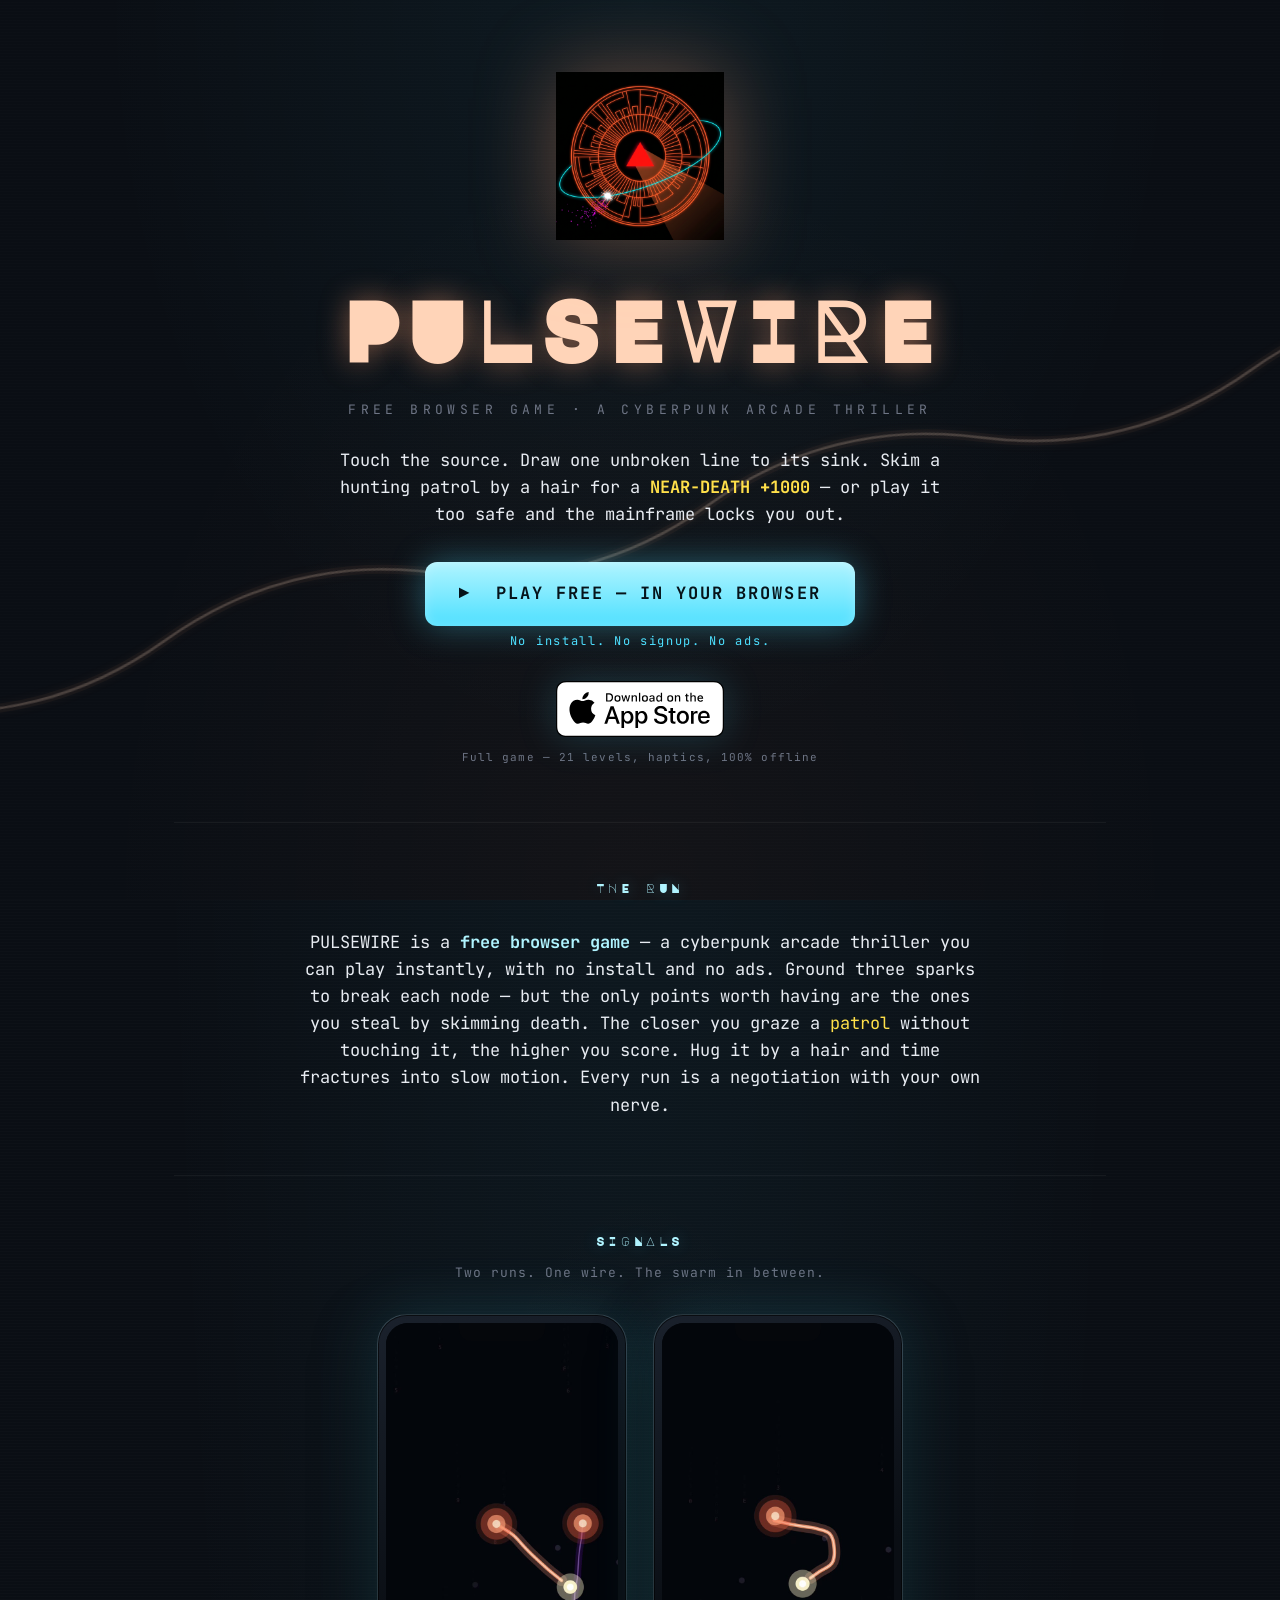
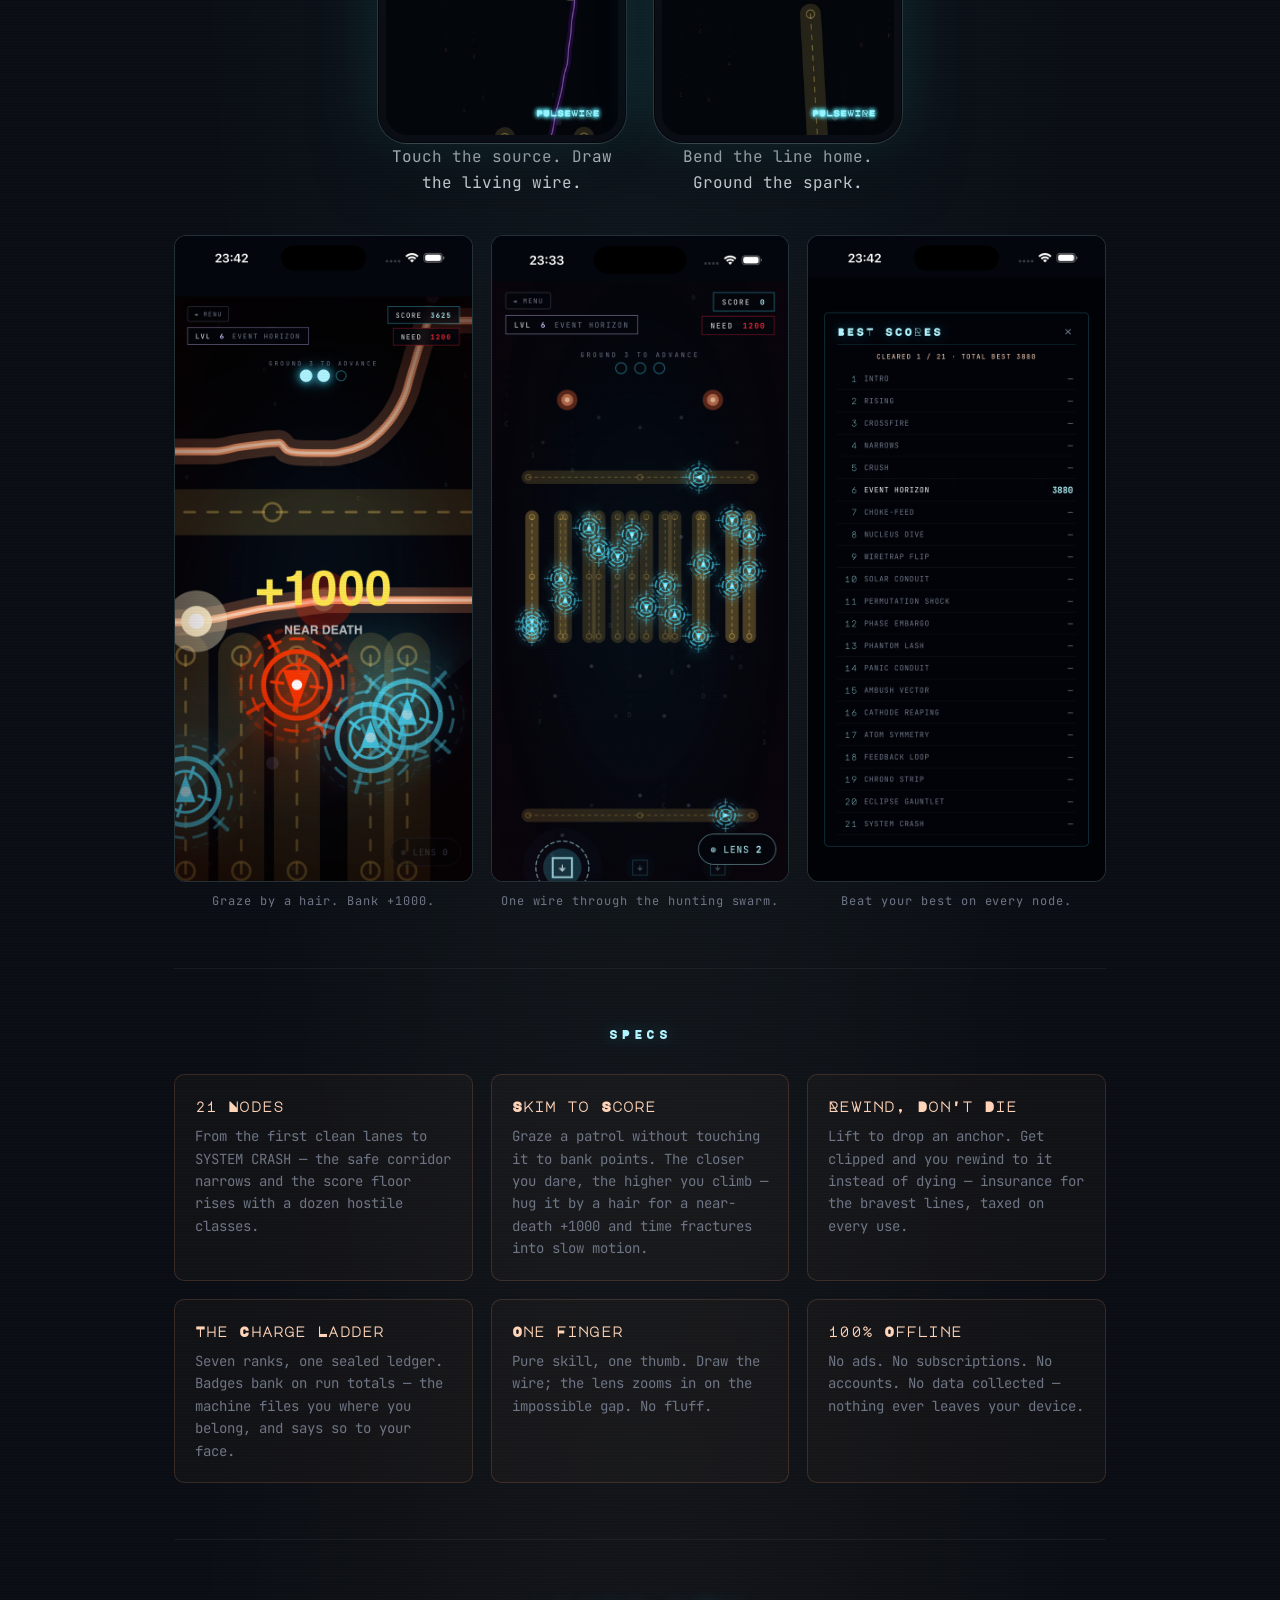
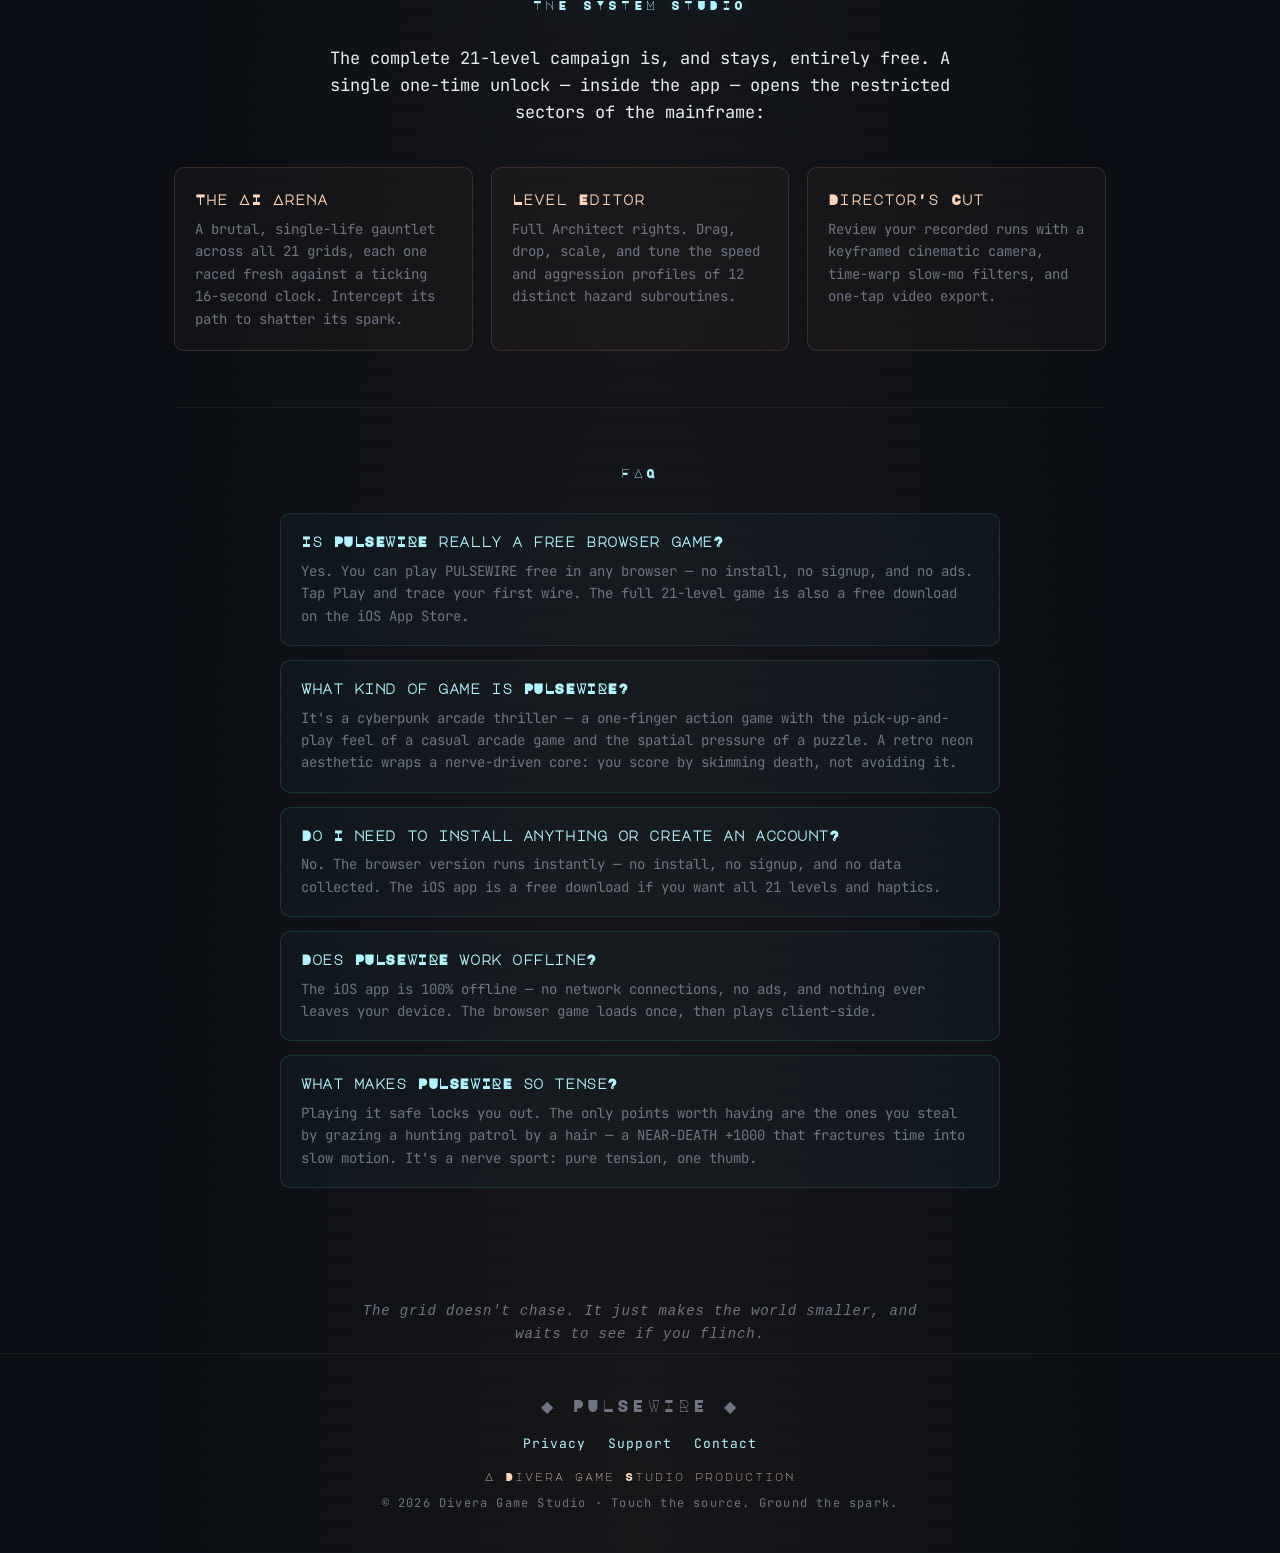
==== commit 4b339575: "GA4 funnel tracking on CTAs - play_click + appstore_click on the home-page hero CTAs - Carry src/utm" ====
--- a/index.html
+++ b/index.html
@@ -313,5 +313,40 @@
   })();
   </script>
 
+  <!-- ── GA4 funnel tracking: PLAY + App Store CTAs, with source-attribution passthrough ── -->
+  <script>
+  (function () {
+    if (typeof gtag !== 'function') return;
+    var params = new URLSearchParams(window.location.search);
+    var attrKeys = ['src', 'utm_source', 'utm_medium', 'utm_campaign', 'utm_term', 'utm_content', 'gclid'];
+    var attr = {};
+    attrKeys.forEach(function (k) { var v = params.get(k); if (v) attr[k] = v; });
+    var source = attr.src || attr.utm_source || '(direct)';
+
+    // Carry the traffic source onto the PLAY link so /play/ inherits it
+    var play = document.querySelector('.play-cta');
+    if (play) {
+      var keep = new URLSearchParams();
+      attrKeys.forEach(function (k) { if (attr[k]) keep.set(k, attr[k]); });
+      var qs = keep.toString();
+      if (qs) {
+        var href = play.getAttribute('href') || 'play/';
+        play.setAttribute('href', href + (href.indexOf('?') === -1 ? '?' : '&') + qs);
+      }
+      play.addEventListener('click', function () {
+        gtag('event', 'play_click', { source: source, cta_location: 'hero', link_url: play.getAttribute('href') });
+      });
+    }
+
+    // App Store badge (opens a new tab, so the page stays alive)
+    var badge = document.querySelector('.appstore-badge');
+    if (badge) {
+      badge.addEventListener('click', function () {
+        gtag('event', 'appstore_click', { source: source, cta_location: 'hero_badge', link_url: badge.getAttribute('href') });
+      });
+    }
+  })();
+  </script>
+
 </body>
 </html>
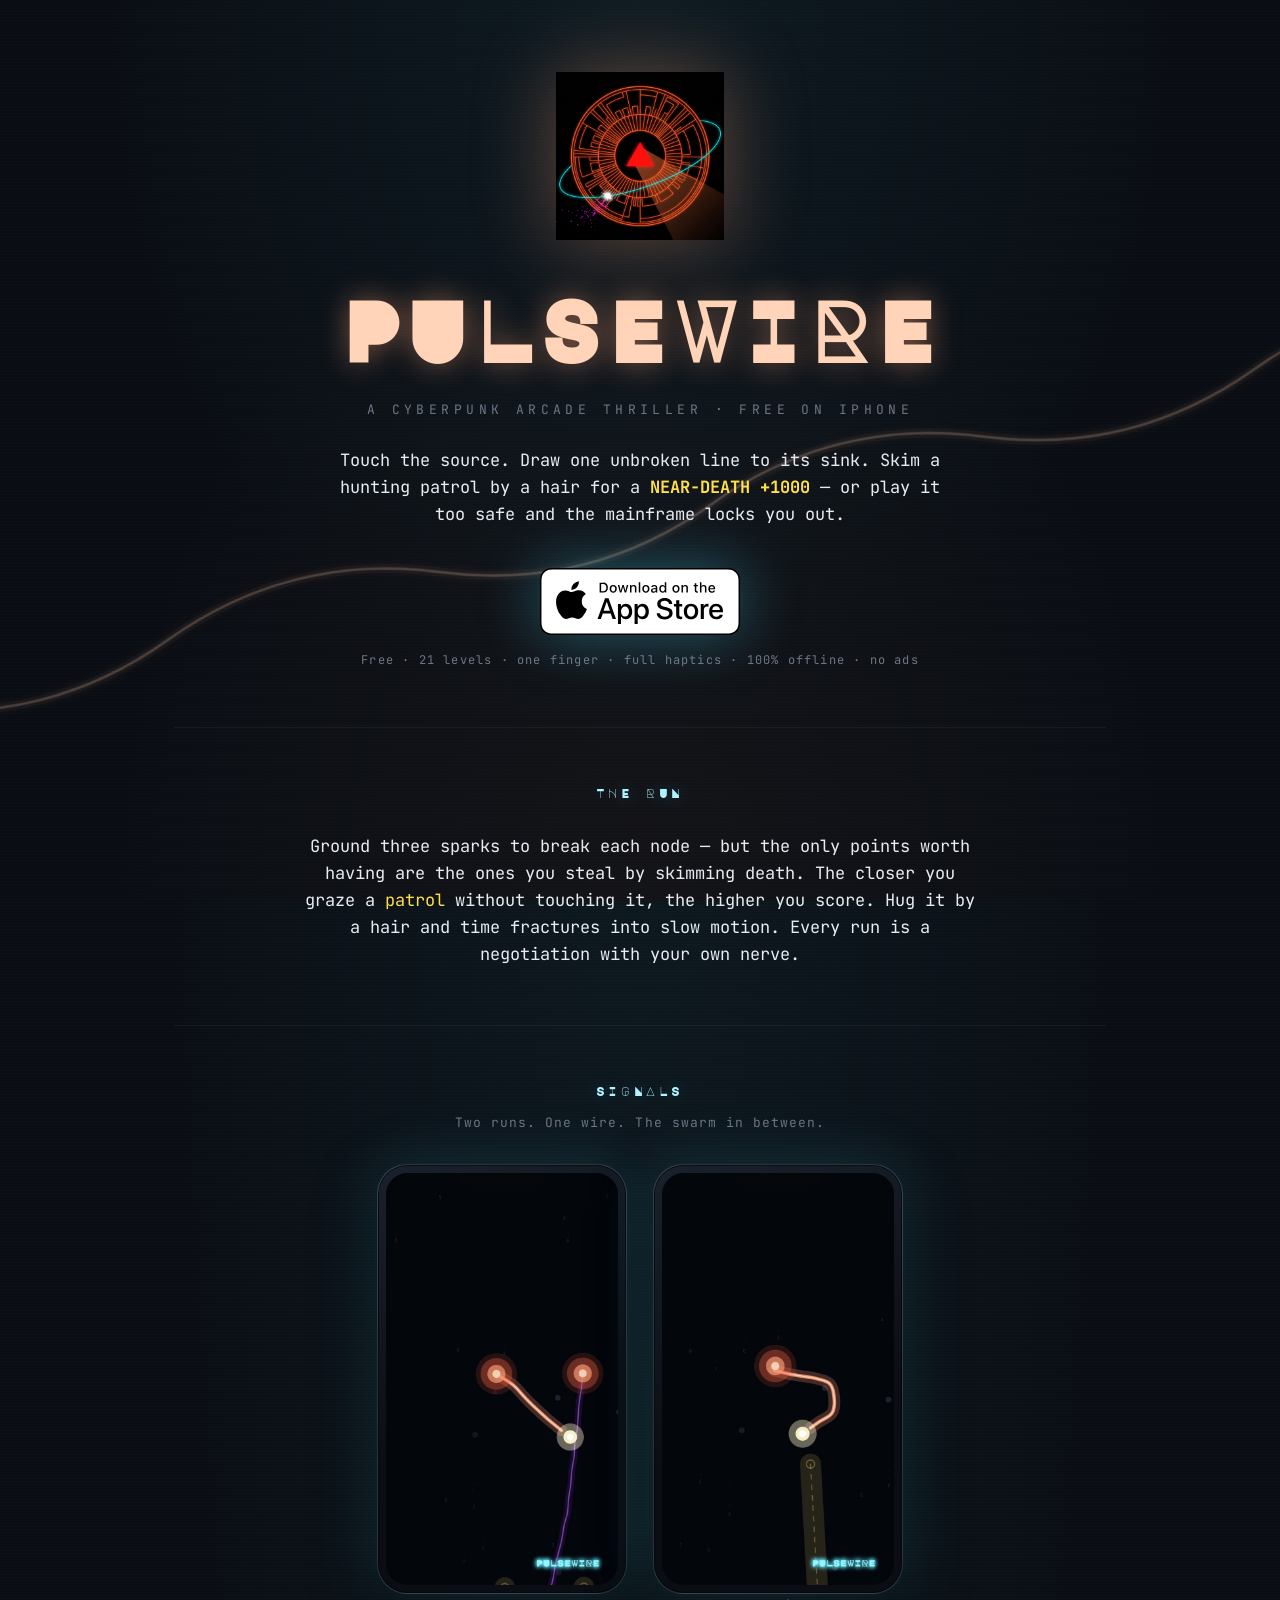
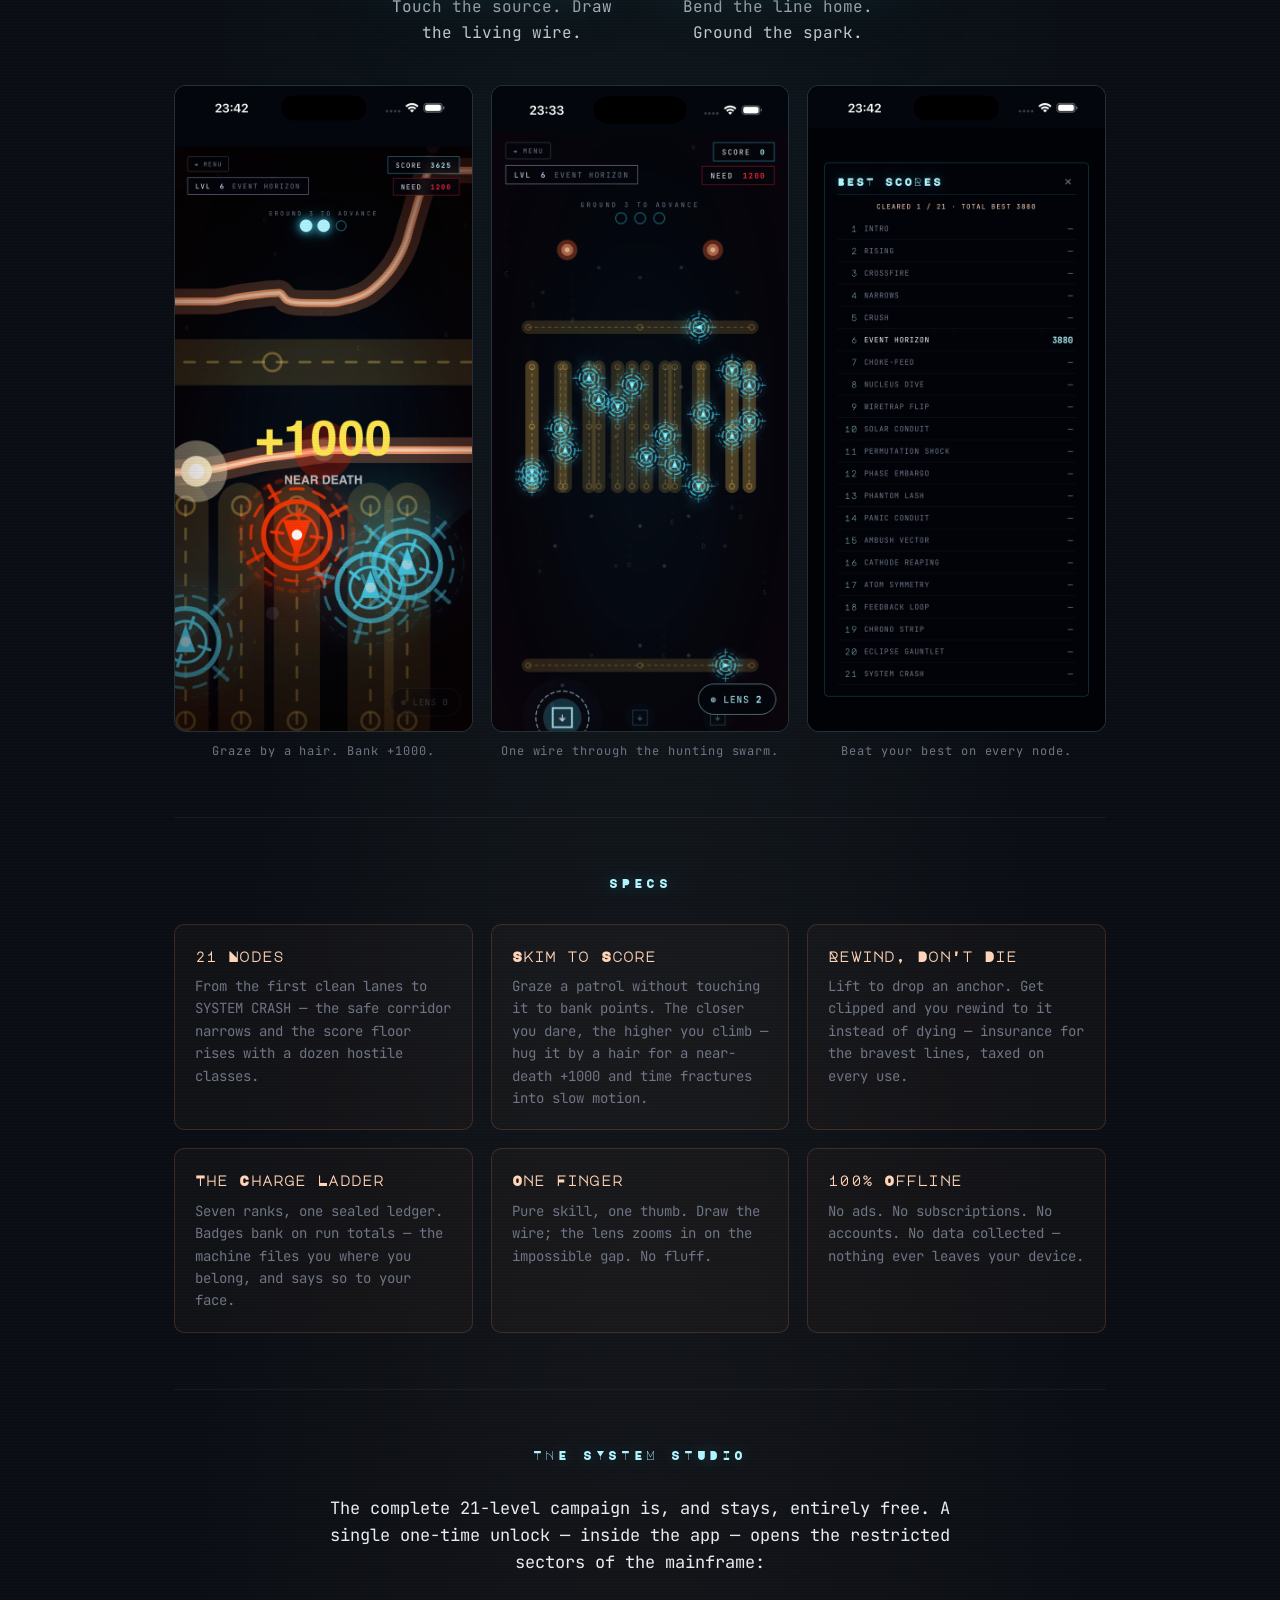
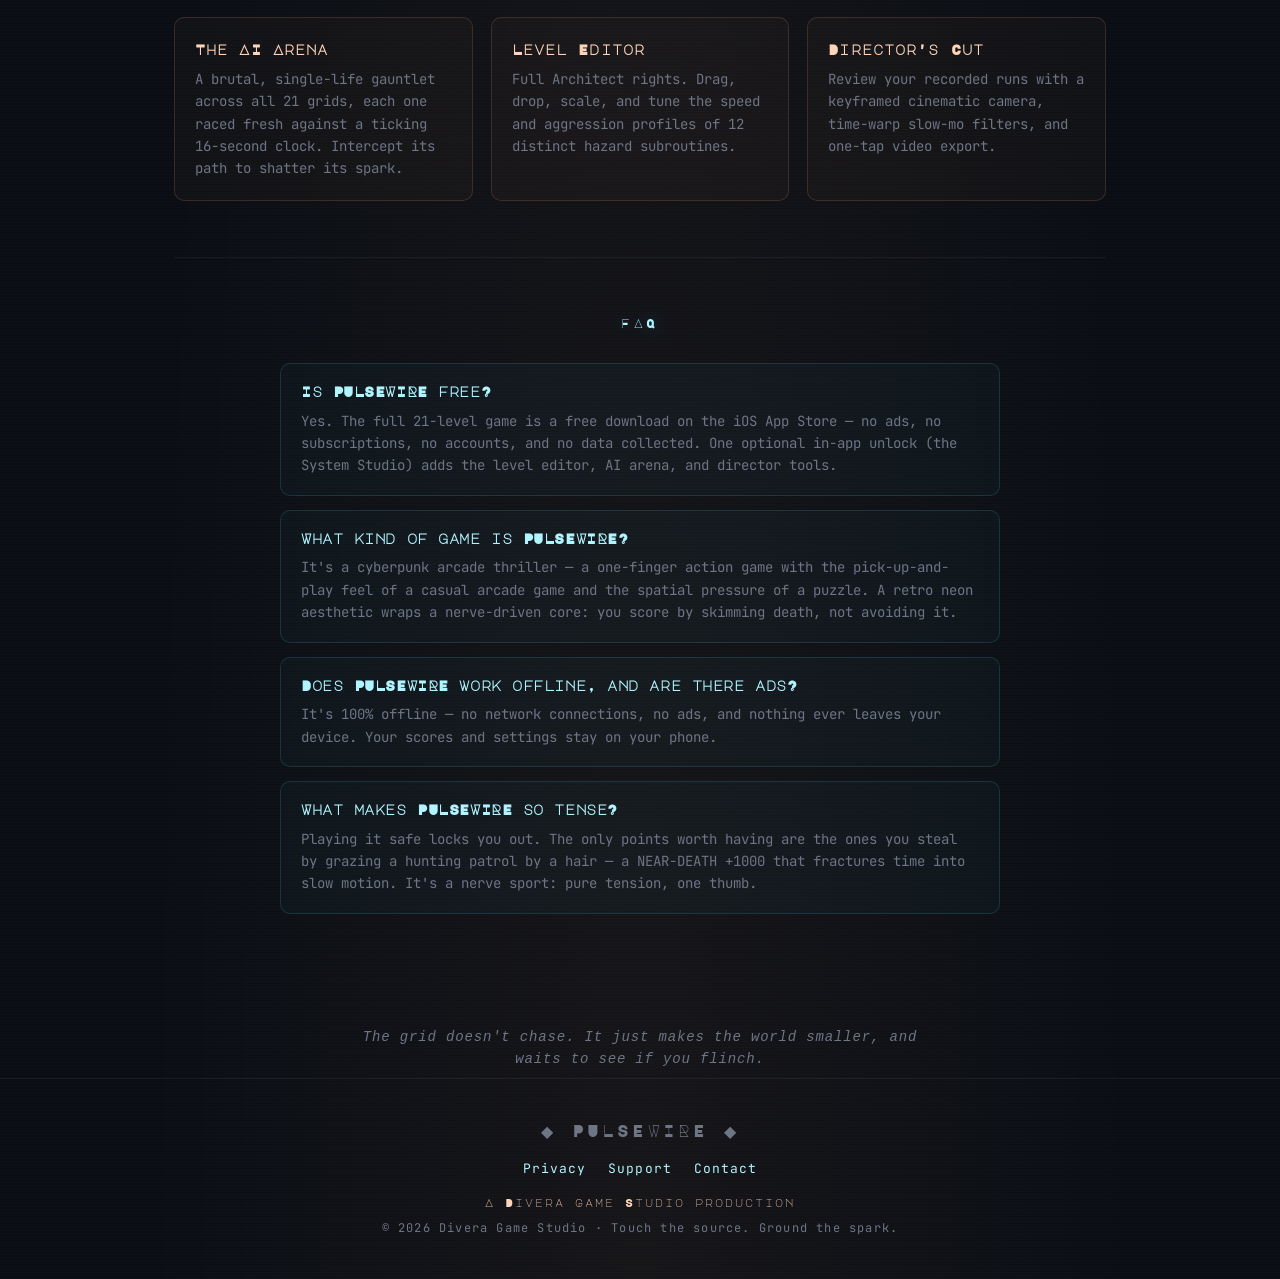
==== commit 5db71a41: "Revert site to App-Store-first; scrap the browser-game direction - Hero: App Store badge is the sole" ====
--- a/index.html
+++ b/index.html
@@ -12,17 +12,17 @@
   <meta charset="utf-8">
   <meta name="viewport" content="width=device-width, initial-scale=1">
   <meta name="google-site-verification" content="UyFMxPL1gLz0WsHIMl_fX3NBAK6l9wl3UXM0NHAv67U">
-  <title>PULSEWIRE — Free Browser Game · A Cyberpunk Arcade Thriller</title>
-  <meta name="description" content="PULSEWIRE is a free browser game — a cyberpunk arcade thriller. Play instantly, no install, no signup. Trace one living wire through a hunting swarm, skim death by a hair for a NEAR-DEATH +1000. Full 21-level game free on the App Store: no ads, 100% offline, no data collected.">
-  <meta name="keywords" content="free browser game, play in browser, offline game, cyberpunk game, no ads game, casual game, puzzle game, arcade game, retro game, action game, thriller game, nerve game, tension game, one finger game">
+  <title>PULSEWIRE — A Cyberpunk Arcade Thriller for iPhone</title>
+  <meta name="description" content="PULSEWIRE is a cyberpunk arcade thriller for iPhone — trace one living wire through a hunting swarm and skim death by a hair for a NEAR-DEATH +1000. 21 levels, one finger, full haptics. Free on the App Store: no ads, 100% offline, no data collected.">
+  <meta name="keywords" content="cyberpunk game, iOS game, iphone game, arcade game, action game, one finger game, offline game, no ads, indie game, thriller game">
   <meta name="author" content="Divera Game Studio">
   <meta name="theme-color" content="#0a0e14">
   <link rel="canonical" href="https://www.pulsewire-game.com/">
 
   <!-- Open Graph / social preview -->
   <meta property="og:site_name" content="PULSEWIRE">
-  <meta property="og:title" content="PULSEWIRE — Free Browser Game">
-  <meta property="og:description" content="A cyberpunk arcade thriller in your browser. No install, no signup, no ads. Skim death for points — then take all 21 nodes with you, free on the App Store.">
+  <meta property="og:title" content="PULSEWIRE — A Cyberpunk Arcade Thriller">
+  <meta property="og:description" content="Trace one living wire through a hunting swarm. Skim death for points. 21 levels, one finger, full haptics — free on the App Store. No ads, 100% offline.">
   <meta property="og:type" content="website">
   <meta property="og:url" content="https://www.pulsewire-game.com/">
   <meta property="og:image" content="https://www.pulsewire-game.com/assets/pulsewire-poster.jpg">
@@ -32,8 +32,8 @@
 
   <!-- Twitter / X card -->
   <meta name="twitter:card" content="summary_large_image">
-  <meta name="twitter:title" content="PULSEWIRE — Free Browser Game">
-  <meta name="twitter:description" content="A cyberpunk arcade thriller in your browser. No install, no signup, no ads. Skim death for points.">
+  <meta name="twitter:title" content="PULSEWIRE — A Cyberpunk Arcade Thriller">
+  <meta name="twitter:description" content="A cyberpunk arcade thriller for iPhone. Skim death for points. 21 levels, one finger — free on the App Store.">
   <meta name="twitter:image" content="https://www.pulsewire-game.com/assets/pulsewire-poster.jpg">
 
   <link rel="icon" href="assets/favicon.png" type="image/png">
@@ -48,12 +48,11 @@
         "name": "PULSEWIRE",
         "url": "https://www.pulsewire-game.com/",
         "image": "https://www.pulsewire-game.com/assets/pulsewire-poster.jpg",
-        "description": "A free browser game and cyberpunk arcade thriller. Trace one living wire through a hunting swarm, skim death by a hair to score, and break 21 nodes. Play instantly in the browser (first 5 levels) or get the full game free on iOS. One finger, 100% offline, no ads, no data collected.",
+        "description": "A cyberpunk arcade thriller for iOS. Trace one living wire through a hunting swarm, skim death by a hair to score, and break 21 nodes. One finger, full haptics, 100% offline, no ads, no data collected.",
         "genre": ["Arcade", "Action", "Casual", "Puzzle", "Indie"],
-        "keywords": "free browser game, offline game, cyberpunk game, no ads, casual game, puzzle game, arcade game, retro game, action game, thriller, nerve, tension, one-finger game",
-        "gamePlatform": ["Web Browser", "iOS"],
-        "operatingSystem": "Any (browser) / iOS 17.0 or later (full game)",
-        "gameLocation": "https://www.pulsewire-game.com/play/",
+        "keywords": "cyberpunk game, arcade game, action game, one-finger game, offline game, no ads, thriller, nerve, tension, indie game",
+        "gamePlatform": ["iOS"],
+        "operatingSystem": "iOS 17.0 or later",
         "applicationCategory": "GameApplication",
         "playMode": "SinglePlayer",
         "inLanguage": "en",
@@ -93,8 +92,8 @@
         "mainEntity": [
           {
             "@type": "Question",
-            "name": "Is PULSEWIRE really a free browser game?",
-            "acceptedAnswer": { "@type": "Answer", "text": "Yes. You can play PULSEWIRE free in any browser — no install, no signup, and no ads. Tap Play and trace your first wire. The full 21-level game is also a free download on the iOS App Store." }
+            "name": "Is PULSEWIRE free?",
+            "acceptedAnswer": { "@type": "Answer", "text": "Yes. The full 21-level game is a free download on the iOS App Store — no ads, no subscriptions, no accounts, and no data collected. One optional in-app unlock (the System Studio) adds the level editor, AI arena, and director tools." }
           },
           {
             "@type": "Question",
@@ -103,13 +102,8 @@
           },
           {
             "@type": "Question",
-            "name": "Do I need to install anything or create an account?",
-            "acceptedAnswer": { "@type": "Answer", "text": "No. The browser version runs instantly — no install, no signup, and no data collected. The iOS app is a free download if you want all 21 levels and haptics." }
-          },
-          {
-            "@type": "Question",
-            "name": "Does PULSEWIRE work offline?",
-            "acceptedAnswer": { "@type": "Answer", "text": "The iOS app is 100% offline — no network connections, no ads, and nothing ever leaves your device. The browser game loads once, then plays client-side." }
+            "name": "Does PULSEWIRE work offline, and are there ads?",
+            "acceptedAnswer": { "@type": "Answer", "text": "It's 100% offline — no network connections, no ads, and nothing ever leaves your device. Your scores and settings stay on your phone." }
           },
           {
             "@type": "Question",
@@ -153,17 +147,15 @@
   <header class="hero">
     <img class="hero-mark" src="assets/pulsewire-mark.png" alt="PULSEWIRE mark — a spark threading a neon iris">
     <h1 class="hero-title">PULSEWIRE</h1>
-    <p class="hero-tag">Free Browser Game · A Cyberpunk Arcade Thriller</p>
+    <p class="hero-tag">A Cyberpunk Arcade Thriller · Free on iPhone</p>
     <p class="hero-hook">Touch the source. Draw one unbroken line to its sink. Skim a hunting patrol by a hair for a <b>NEAR-DEATH +1000</b> — or play it too safe and the mainframe locks you out.</p>
 
     <div class="cta">
-      <a class="play-cta" href="play/">▶ &nbsp;PLAY FREE — IN YOUR BROWSER</a>
-      <p class="play-sub">No install. No signup. No ads.</p>
-      <a class="appstore-badge" href="https://apps.apple.com/us/app/pulsewire/id6778034497"
+      <a class="appstore-badge appstore-primary" href="https://apps.apple.com/us/app/pulsewire/id6778034497"
          target="_blank" rel="noopener">
-        <img src="assets/app-store-badge.svg" alt="Get the full PULSEWIRE free on the App Store" width="167" height="56">
+        <img src="assets/app-store-badge.svg" alt="Download PULSEWIRE free on the App Store" width="200" height="67">
       </a>
-      <p class="store-sub">Full game — 21 levels, haptics, 100% offline</p>
+      <p class="store-sub">Free · 21 levels · one finger · full haptics · 100% offline · no ads</p>
     </div>
   </header>
 
@@ -173,8 +165,6 @@
     <section id="about">
       <div class="section-label">The Run</div>
       <p class="pitch">
-        PULSEWIRE is a <b>free browser game</b> — a cyberpunk arcade thriller you can play
-        instantly, with no install and no ads.
         Ground three sparks to break each node — but the only points worth having are the ones
         you steal by skimming death. The closer you graze a <span class="dgr">patrol</span> without
         touching it, the higher you score. Hug it by a hair and time fractures into slow motion.
@@ -249,20 +239,16 @@
       <div class="section-label">FAQ</div>
       <div class="faq">
         <div class="faq-item">
-          <h3>Is PULSEWIRE really a free browser game?</h3>
-          <p>Yes. You can play PULSEWIRE free in any browser — no install, no signup, and no ads. Tap Play and trace your first wire. The full 21-level game is also a free download on the iOS App Store.</p>
+          <h3>Is PULSEWIRE free?</h3>
+          <p>Yes. The full 21-level game is a free download on the iOS App Store — no ads, no subscriptions, no accounts, and no data collected. One optional in-app unlock (the System Studio) adds the level editor, AI arena, and director tools.</p>
         </div>
         <div class="faq-item">
           <h3>What kind of game is PULSEWIRE?</h3>
           <p>It's a cyberpunk arcade thriller — a one-finger action game with the pick-up-and-play feel of a casual arcade game and the spatial pressure of a puzzle. A retro neon aesthetic wraps a nerve-driven core: you score by skimming death, not avoiding it.</p>
         </div>
         <div class="faq-item">
-          <h3>Do I need to install anything or create an account?</h3>
-          <p>No. The browser version runs instantly — no install, no signup, and no data collected. The iOS app is a free download if you want all 21 levels and haptics.</p>
-        </div>
-        <div class="faq-item">
-          <h3>Does PULSEWIRE work offline?</h3>
-          <p>The iOS app is 100% offline — no network connections, no ads, and nothing ever leaves your device. The browser game loads once, then plays client-side.</p>
+          <h3>Does PULSEWIRE work offline, and are there ads?</h3>
+          <p>It's 100% offline — no network connections, no ads, and nothing ever leaves your device. Your scores and settings stay on your phone.</p>
         </div>
         <div class="faq-item">
           <h3>What makes PULSEWIRE so tense?</h3>
@@ -313,38 +299,17 @@
   })();
   </script>
 
-  <!-- ── GA4 funnel tracking: PLAY + App Store CTAs, with source-attribution passthrough ── -->
+  <!-- ── GA4: App Store CTA tracking ── -->
   <script>
   (function () {
     if (typeof gtag !== 'function') return;
     var params = new URLSearchParams(window.location.search);
-    var attrKeys = ['src', 'utm_source', 'utm_medium', 'utm_campaign', 'utm_term', 'utm_content', 'gclid'];
-    var attr = {};
-    attrKeys.forEach(function (k) { var v = params.get(k); if (v) attr[k] = v; });
-    var source = attr.src || attr.utm_source || '(direct)';
-
-    // Carry the traffic source onto the PLAY link so /play/ inherits it
-    var play = document.querySelector('.play-cta');
-    if (play) {
-      var keep = new URLSearchParams();
-      attrKeys.forEach(function (k) { if (attr[k]) keep.set(k, attr[k]); });
-      var qs = keep.toString();
-      if (qs) {
-        var href = play.getAttribute('href') || 'play/';
-        play.setAttribute('href', href + (href.indexOf('?') === -1 ? '?' : '&') + qs);
-      }
-      play.addEventListener('click', function () {
-        gtag('event', 'play_click', { source: source, cta_location: 'hero', link_url: play.getAttribute('href') });
+    var source = params.get('utm_source') || '(direct)';
+    document.querySelectorAll('.appstore-badge').forEach(function (badge) {
+      badge.addEventListener('click', function () {
+        gtag('event', 'appstore_click', { source: source, cta_location: 'hero', link_url: badge.getAttribute('href') });
       });
-    }
-
-    // App Store badge (opens a new tab, so the page stays alive)
-    var badge = document.querySelector('.appstore-badge');
-    if (badge) {
-      badge.addEventListener('click', function () {
-        gtag('event', 'appstore_click', { source: source, cta_location: 'hero_badge', link_url: badge.getAttribute('href') });
-      });
-    }
+    });
   })();
   </script>
 
--- a/styles.css
+++ b/styles.css
@@ -99,28 +99,10 @@
 }
 .hero-hook b { color: var(--flare); font-weight: 700; }
 
-/* Official Apple "Download on the App Store" badge */
-.cta { margin-top: 34px; display: flex; flex-direction: column; align-items: center; gap: 6px; }
-
-/* PLAY — the primary CTA: the browser game IS the product being promoted */
-.play-cta {
-  display: block;
-  font-size: 17px;
-  font-weight: 700;
-  letter-spacing: 0.12em;
-  color: #06131a;
-  background: linear-gradient(180deg, var(--sink-bright), var(--sink));
-  text-decoration: none;
-  border-radius: 12px;
-  padding: 18px 34px;
-  box-shadow: 0 0 34px rgba(78, 224, 255, 0.35), inset 0 0 12px rgba(255, 255, 255, 0.25);
-  transition: transform .12s, box-shadow .15s;
-}
-.play-cta:hover { transform: translateY(-1px); box-shadow: 0 0 48px rgba(78, 224, 255, 0.5), inset 0 0 12px rgba(255,255,255,0.3); }
-.play-sub { font-size: 12px; letter-spacing: 0.14em; color: var(--sink); margin-bottom: 18px; }
-
-/* Store badge — second position: the upgrade path, never the gate */
-.store-sub { font-size: 11px; letter-spacing: 0.1em; color: var(--text-dim); }
+/* Official Apple "Download on the App Store" badge — the primary CTA */
+.cta { margin-top: 34px; display: flex; flex-direction: column; align-items: center; gap: 10px; }
+
+.store-sub { font-size: 12px; letter-spacing: 0.1em; color: var(--text-dim); }
 .appstore-badge {
   display: inline-block;
   /* Apple requires clear space around the badge of at least 1/10 its height */
@@ -135,6 +117,13 @@
 }
 .appstore-badge:hover { transform: translateY(-1px); }
 .appstore-badge:hover img { filter: drop-shadow(0 0 26px rgba(78,224,255,0.3)); }
+
+/* Hero primary badge — larger + brighter glow so it reads as the main call to action */
+.appstore-primary img {
+  height: 67px;
+  filter: drop-shadow(0 0 30px rgba(78,224,255,0.35));
+}
+.appstore-primary:hover img { filter: drop-shadow(0 0 40px rgba(78,224,255,0.5)); }
 
 /* ── SECTIONS ── */
 section { padding: 56px 0; border-top: 1px solid rgba(255,255,255,0.05); }
